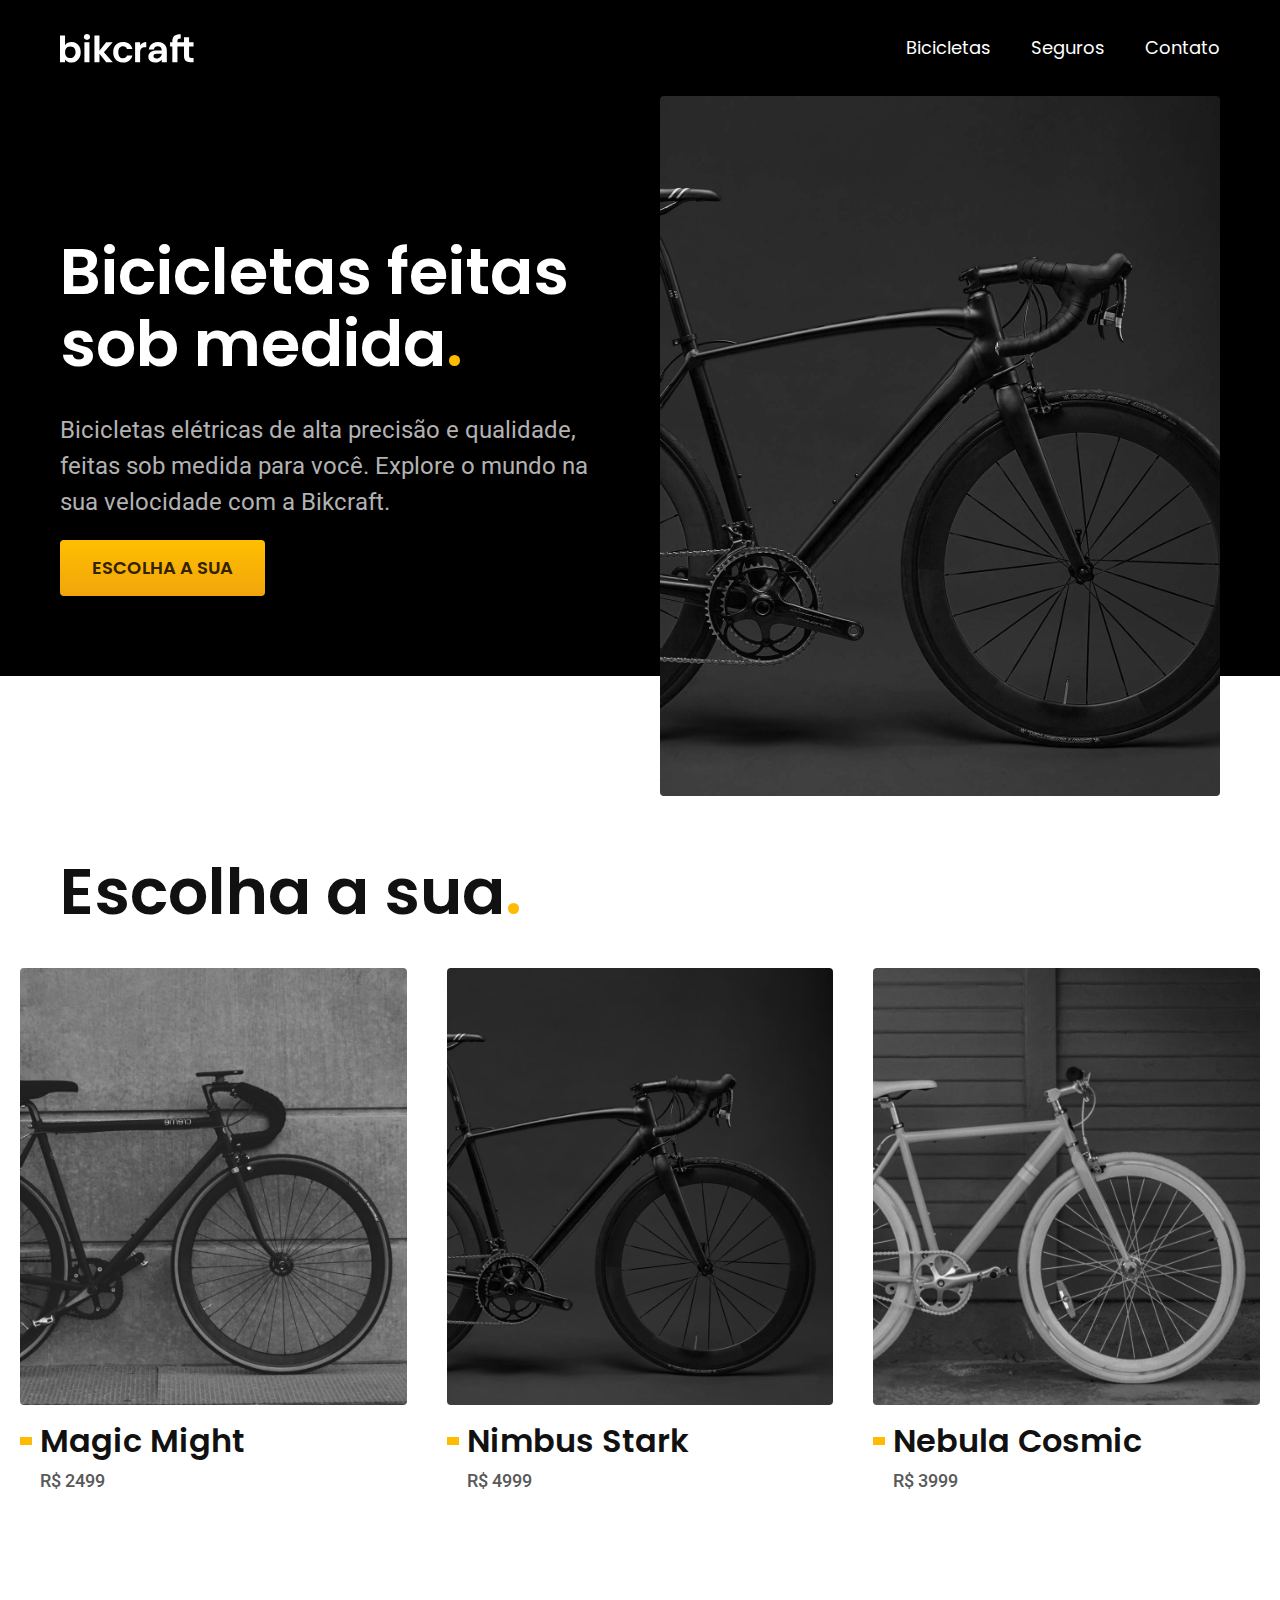
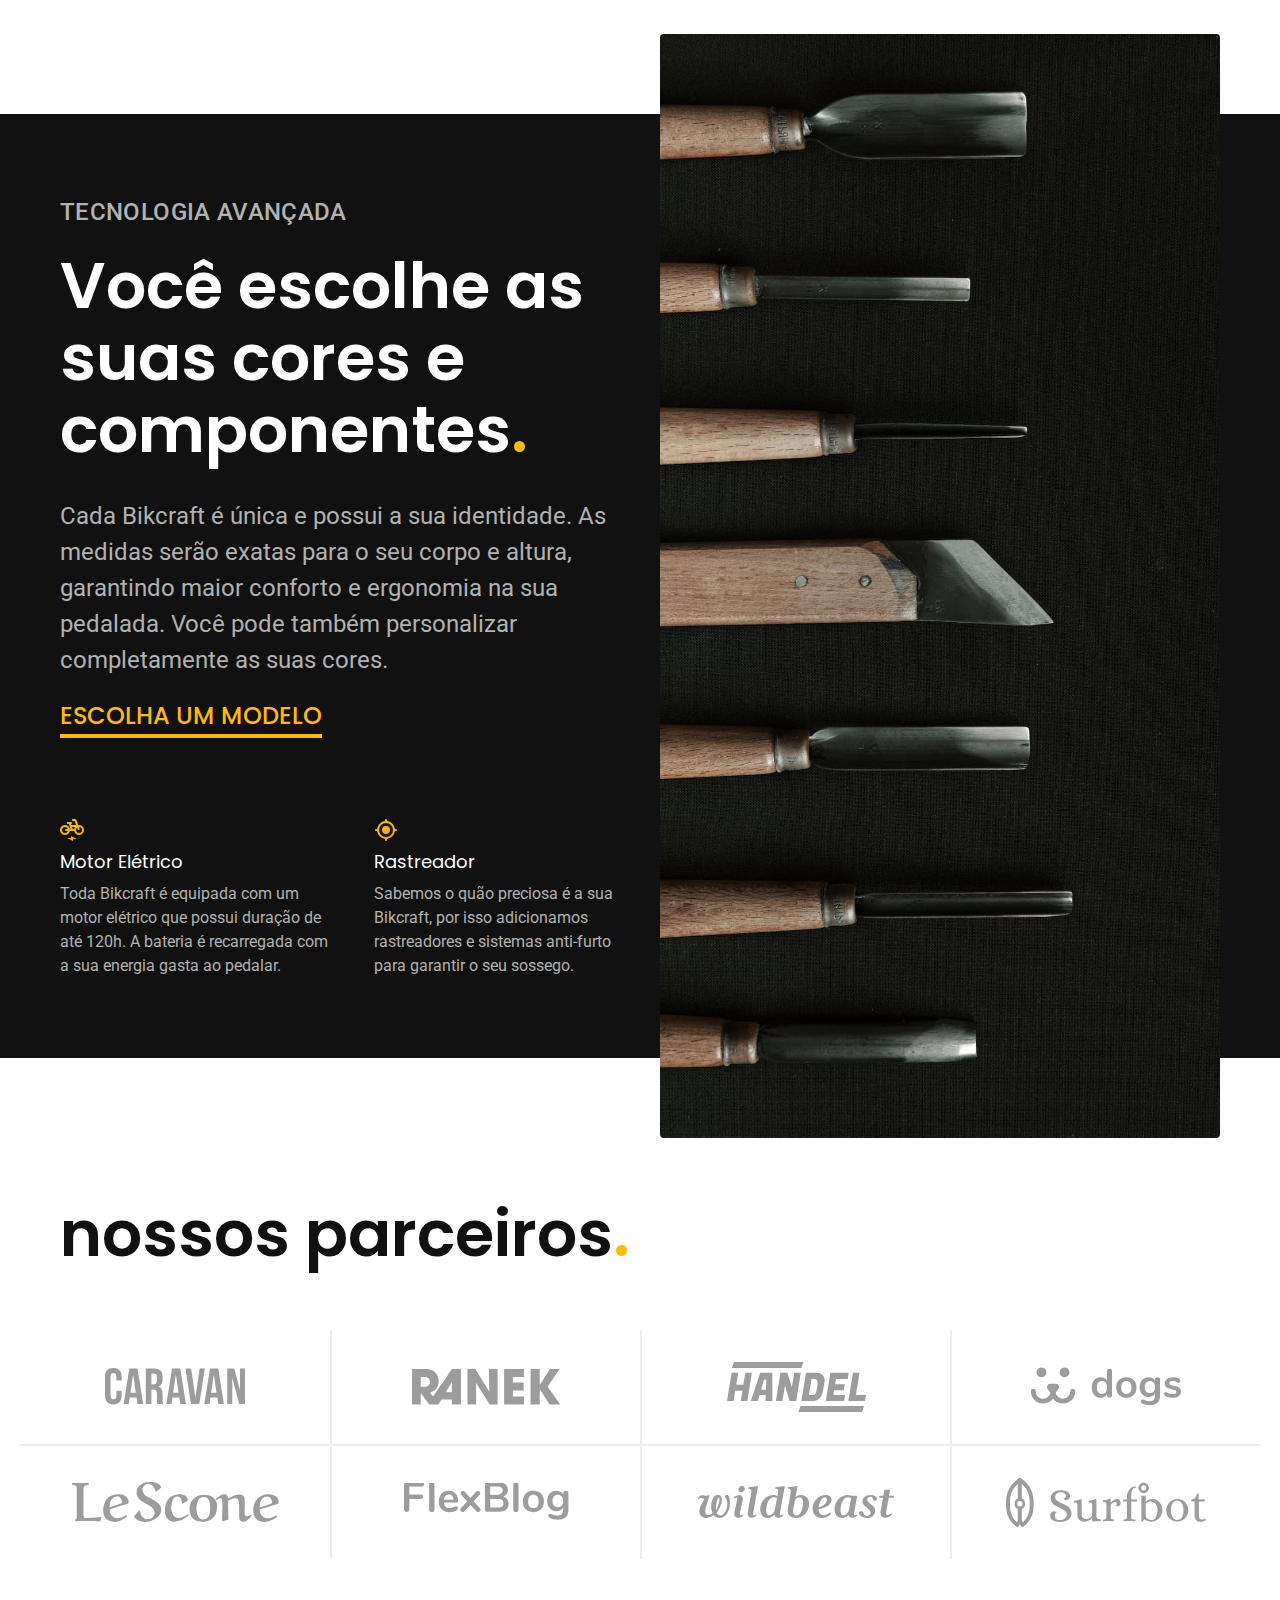
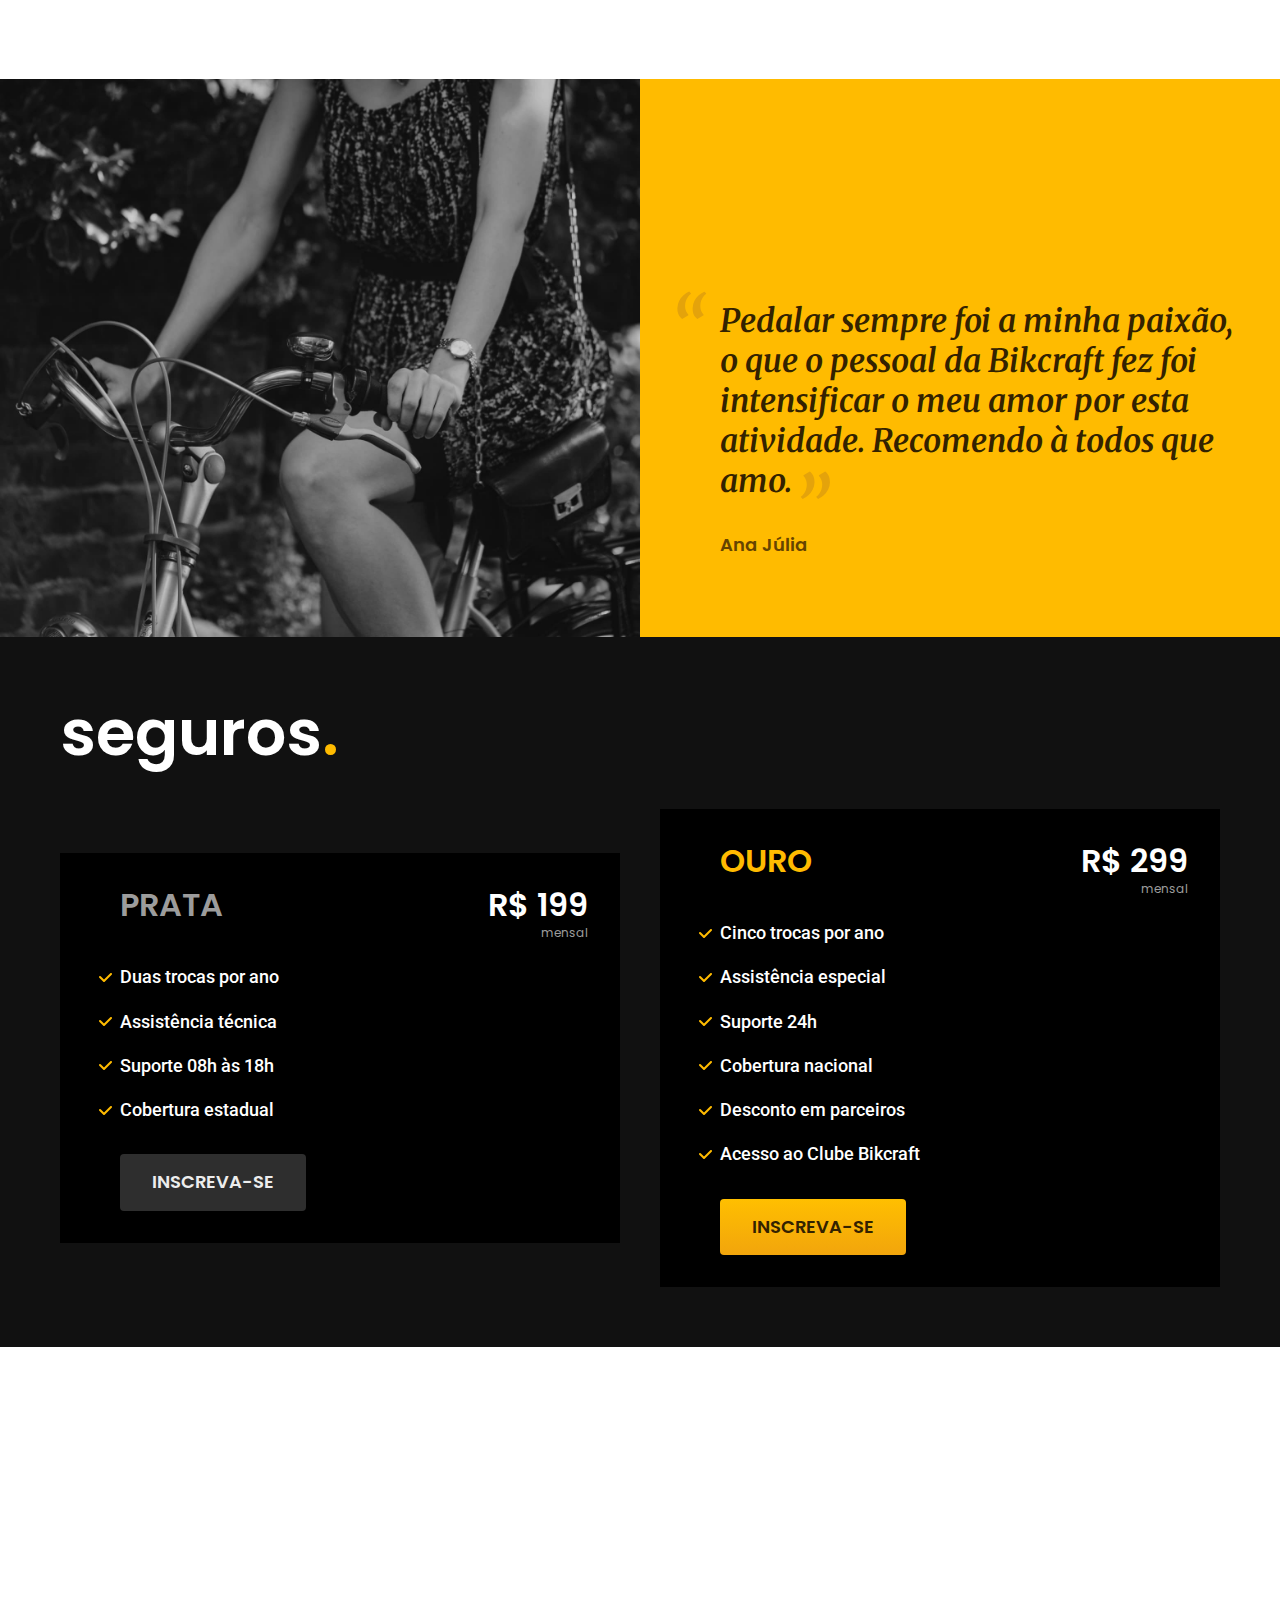
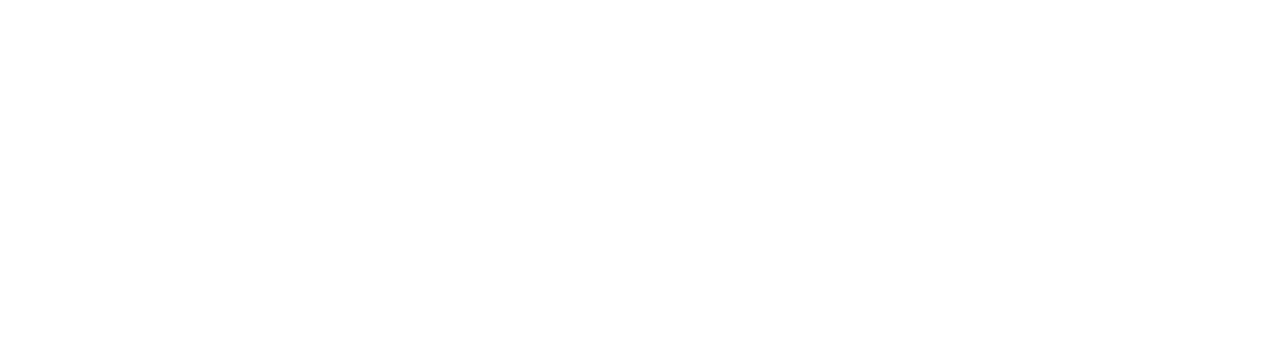
==== index.html @ 25367f45 "criação da parte de seguros da home" ====
<!DOCTYPE html>
<html lang="pt-br">

<head>
  <meta charset="UTF-8">
  <meta name="viewport" content="width=device-width, initial-scale=1.0">
  <link rel="stylesheet" href="./css/style.css">
  <link rel="preconnect" href="https://fonts.googleapis.com">
  <link rel="preconnect" href="https://fonts.gstatic.com" crossorigin>
  <link href="https://fonts.googleapis.com/css2?family=Merriweather:ital,wght@1,900&family=Poppins:wght@400;600&family=Roboto:wght@100..900&display=swap" rel="stylesheet">
  <title>Bikecraft - Bicicletas Elétricas</title>
</head>

<body>
  <header class="header-bg">
    <div class="container header">
      <img src="./img/bikcraft.svg" alt="Bikecraft">
      <nav aria-label="primaria">
        <ul class="header-menu font-1-m cor-0">
          <li><a href="./bicicletas.html">Bicicletas</a></li>
          <li><a href="./seguros.html">Seguros</a></li>
          <li><a href="./contato.html">Contato</a></li>
        </ul>
      </nav>
    </div>
  </header>

  <main class="introducao-bg">
    <div class="container introducao">
      <div class="introducao-conteudo">
        <h1 class="font-1-xxl cor-0">Bicicletas feitas sob medida<span class="cor-p1">.</span></h1>
        <p class="font-2-l cor-5">Bicicletas elétricas de alta precisão e qualidade, feitas sob medida para você. Explore o mundo na sua velocidade com a Bikcraft.</p>
        <a href="./bicicletas.html" class="botao">Escolha a sua</a>
      </div>
      <div>
        <img src="./img/fotos/introducao.jpg" alt="Bicicleta eletrica preta.">
      </div>
    </div>

  </main>
  <article class="bicicletas-lista">
    <h2 class="container font-1-xxl">Escolha a sua<span class="cor-p1">.</span></h2>

    <ul>
      <li>
        <a href="./bicicletas/magic.html">
          <img src="./img/bicicletas/magic-home.jpg" alt="Bicicleta preta">
          <h3 class="font-1-xl">Magic Might</h3>
          <span class="font-2-m cor-8">R$ 2499</span>
        </a>
      </li>
      <li>
        <a href="./bicicletas/nimbus.html">
          <img src="./img/bicicletas/nimbus-home.jpg" alt="Bicicleta preta">
          <h3 class="font-1-xl">Nimbus Stark</h3>
          <span class="font-2-m cor-8">R$ 4999</span>
        </a>
      </li>
      <li>
        <a href="./bicicletas/nebula.html">
          <img src="./img/bicicletas/nebula-home.jpg" alt="Bicicleta preta">
          <h3 class="font-1-xl">Nebula Cosmic</h3>
          <span class="font-2-m cor-8">R$ 3999</span>
        </a>
      </li>
    </ul>
  </article>
  <article class="tecnologia-bg">
    <div class="tecnologia container">
      <div class="tecnologia-conteudo">
        <span class="font-2-l-b cor-5">Tecnologia Avançada</span>
        <h2 class="font-1-xxl cor-0">Você escolhe as suas cores e componentes<span class="cor-p1">.</span></h2>
        <p class="font-2-l cor-5">Cada Bikcraft é única e possui a sua identidade. As medidas serão exatas para o seu corpo e altura, garantindo maior conforto e ergonomia na sua pedalada. Você pode também personalizar completamente as suas cores.</p>
        <a class="link" href="./bicicletas.html">Escolha um modelo</a>
        <div class="tecnologia-vantagens">
          <div>
            <img src="./img/icones/eletrica.svg" alt="">
            <h3 class="font-1-m cor-0">Motor Elétrico</h3>
            <p class="font-2-s cor-5">Toda Bikcraft é equipada com um motor elétrico que possui duração de até 120h. A bateria é recarregada com a sua energia gasta ao pedalar.</p>
          </div>
          <div>
            <img src="./img/icones/rastreador.svg" alt="">
            <h3 class="font-1-m cor-0">Rastreador</h3>
            <p class="font-2-s cor-5">Sabemos o quão preciosa é a sua Bikcraft, por isso adicionamos rastreadores e sistemas anti-furto para garantir o seu sossego.</p>
          </div>
        </div>
      </div>
      <div class="tecnologia-imagem">
        <img src="./img/fotos/tecnologia.jpg" alt="">
      </div>
    </div>
  </article>

  <section class="parceiros" aria-label="Nossos parceiros">
    <h2 class=" container font-1-xxl">nossos parceiros<span class="cor-p1">.</span></h2>

    <ul>
      <li><img src="./img/parceiros/caravan.svg" alt="caravan"></li>
      <li><img src="./img/parceiros/ranek.svg" alt="ranek"></li>
      <li><img src="./img/parceiros/handel.svg" alt="handel"></li>
      <li><img src="./img/parceiros/dogs.svg" alt="dogs"></li>
      <li><img src="./img/parceiros/lescone.svg" alt="lescone"></li>
      <li><img src="./img/parceiros/flexblog.svg" alt="flexblog"></li>
      <li><img src="./img/parceiros/wildbeast.svg" alt="wildbeast"></li>
      <li><img src="./img/parceiros/surfbot.svg" alt="surfbot"></li>
    </ul>
  </section>

  <section class="depoimento" aria-label="Depoimento">
    <div>
      <img src="./img/fotos/depoimento.jpg" alt="Pessoa pedalando uma bicicletas Bikecraft">
    </div>
    <div class="depoimento-conteudo">
      <blockquote class="font-1-xl cor-p5">
        <p>Pedalar sempre foi a minha paixão, o que o pessoal da Bikcraft fez foi intensificar o meu amor por esta atividade. Recomendo à todos que amo.</p>
      </blockquote>
      <span class="font-1-m-b cor-p4">Ana Júlia</span>
    </div>
  </section>

  <article class="seguros-bg">
    <div class="seguros container">
      <h2 class="font-1-xxl cor-0">seguros<span class="cor-p1">.</span></h2>
      <div class="seguros-item">
        <h3 class="font-1-xl cor-6">PRATA</h3>
        <span class="font-1-xl cor-0">R$ 199 <span class="font-1-xs cor-6">mensal</span></span>
        <ul class="font-2-m cor-0">
          <li>Duas trocas por ano</li>
          <li>Assistência técnica</li>
          <li>Suporte 08h às 18h</li>
          <li>Cobertura estadual</li>
        </ul>
        <a class="botao secundario" href="./orcamento.html">Inscreva-se</a>
      </div>
      <div class="seguros-item">
        <h3 class="font-1-xl cor-p1">OURO</h3>
        <span class="font-1-xl cor-0">R$ 299 <span class="font-1-xs cor-6">mensal</span></span>
        <ul class="font-2-m cor-0">
          <li>Cinco trocas por ano</li>
          <li>Assistência especial</li>
          <li>Suporte 24h</li>
          <li>Cobertura nacional</li>
          <li>Desconto em parceiros</li>
          <li>Acesso ao Clube Bikcraft</li>
        </ul>
        <a class="botao" href="./orcamento.html">Inscreva-se</a>
      </div>
    </div>
  </article>
</body>

</html>
---- css/style.css ----
@import "./global/global.css";
@import "./utilidades/tipografia.css";
@import "./utilidades/cores.css";

@import "./global/header.css";

/* Utilidades */
@import "./utilidades/componentes.css";

/* Home */
@import "./home/introducao.css";
@import "./home/tecnologia.css";
@import "./home/parceiros.css";
@import "./home/depoimento.css";

/* Bicicletas */
@import "./bicicletas/bicicletas-lista.css";

/* Seguros */
@import "./seguros/seguros.css";
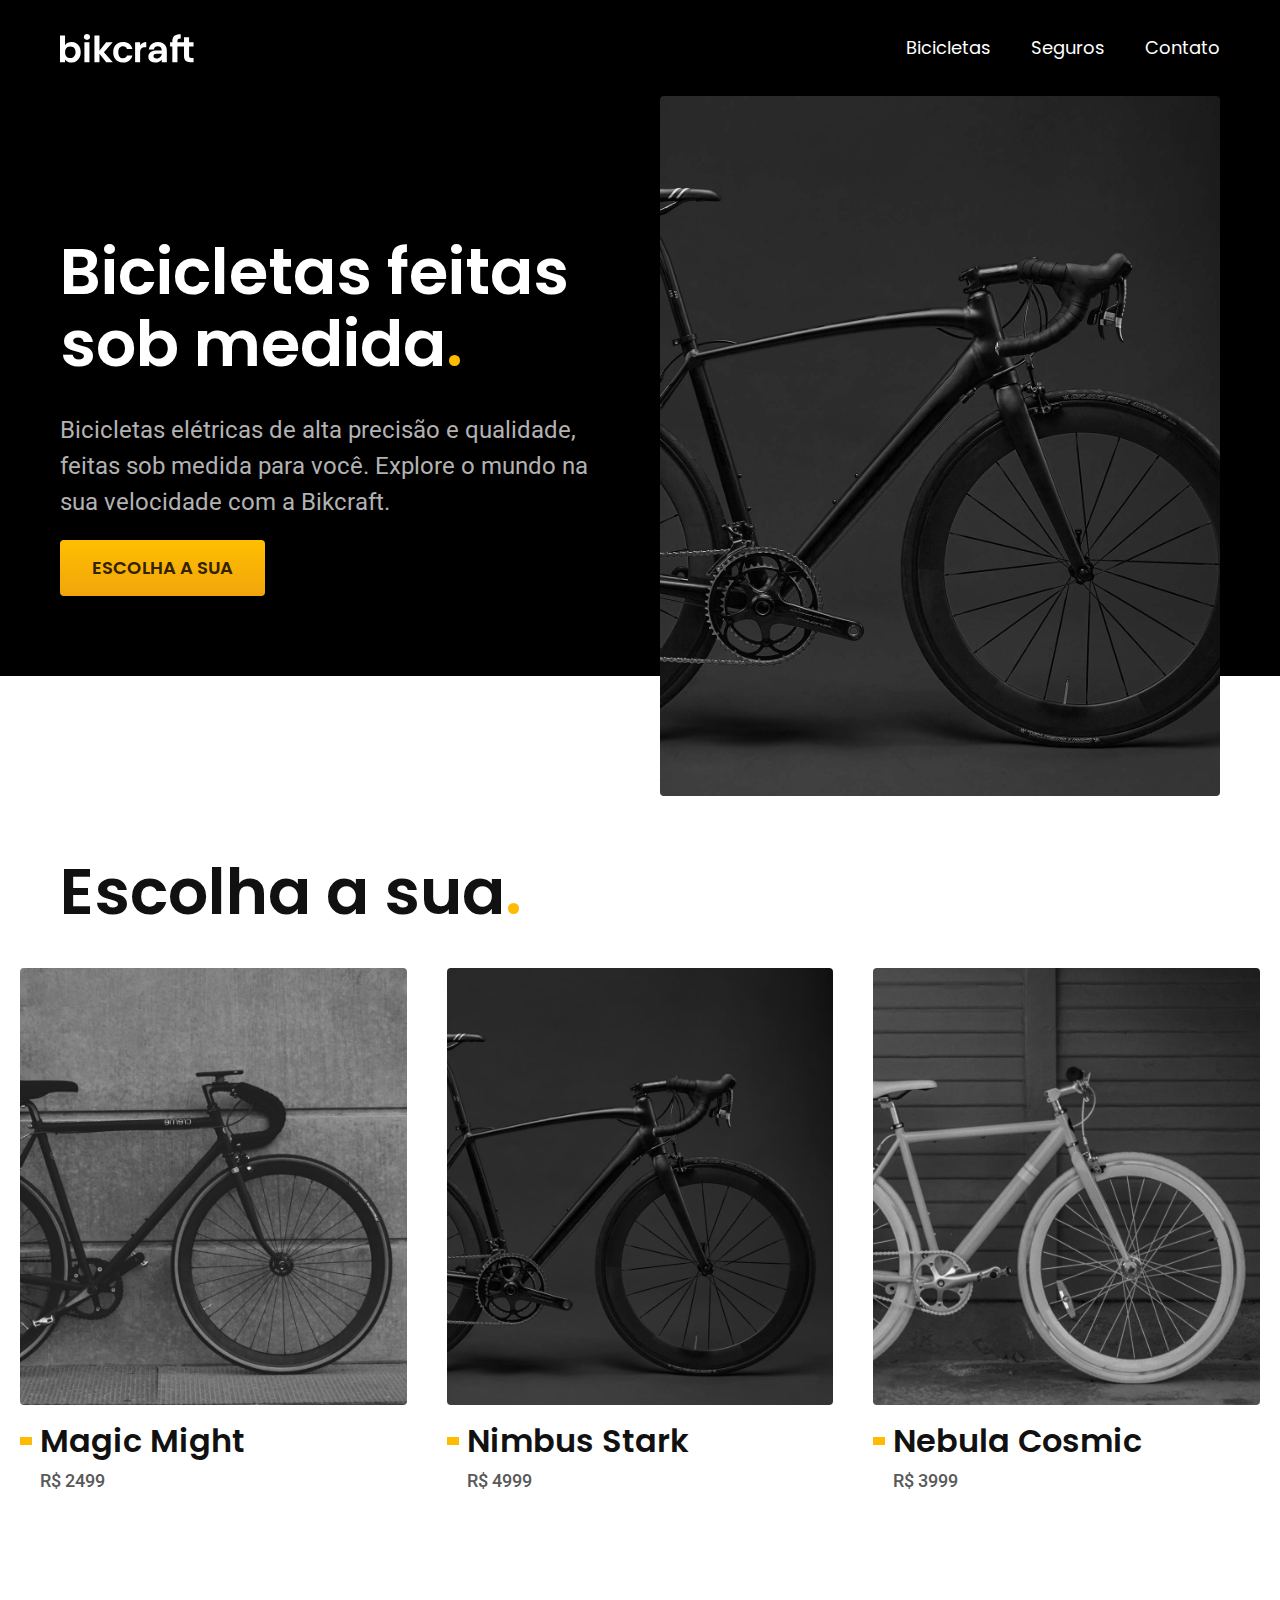
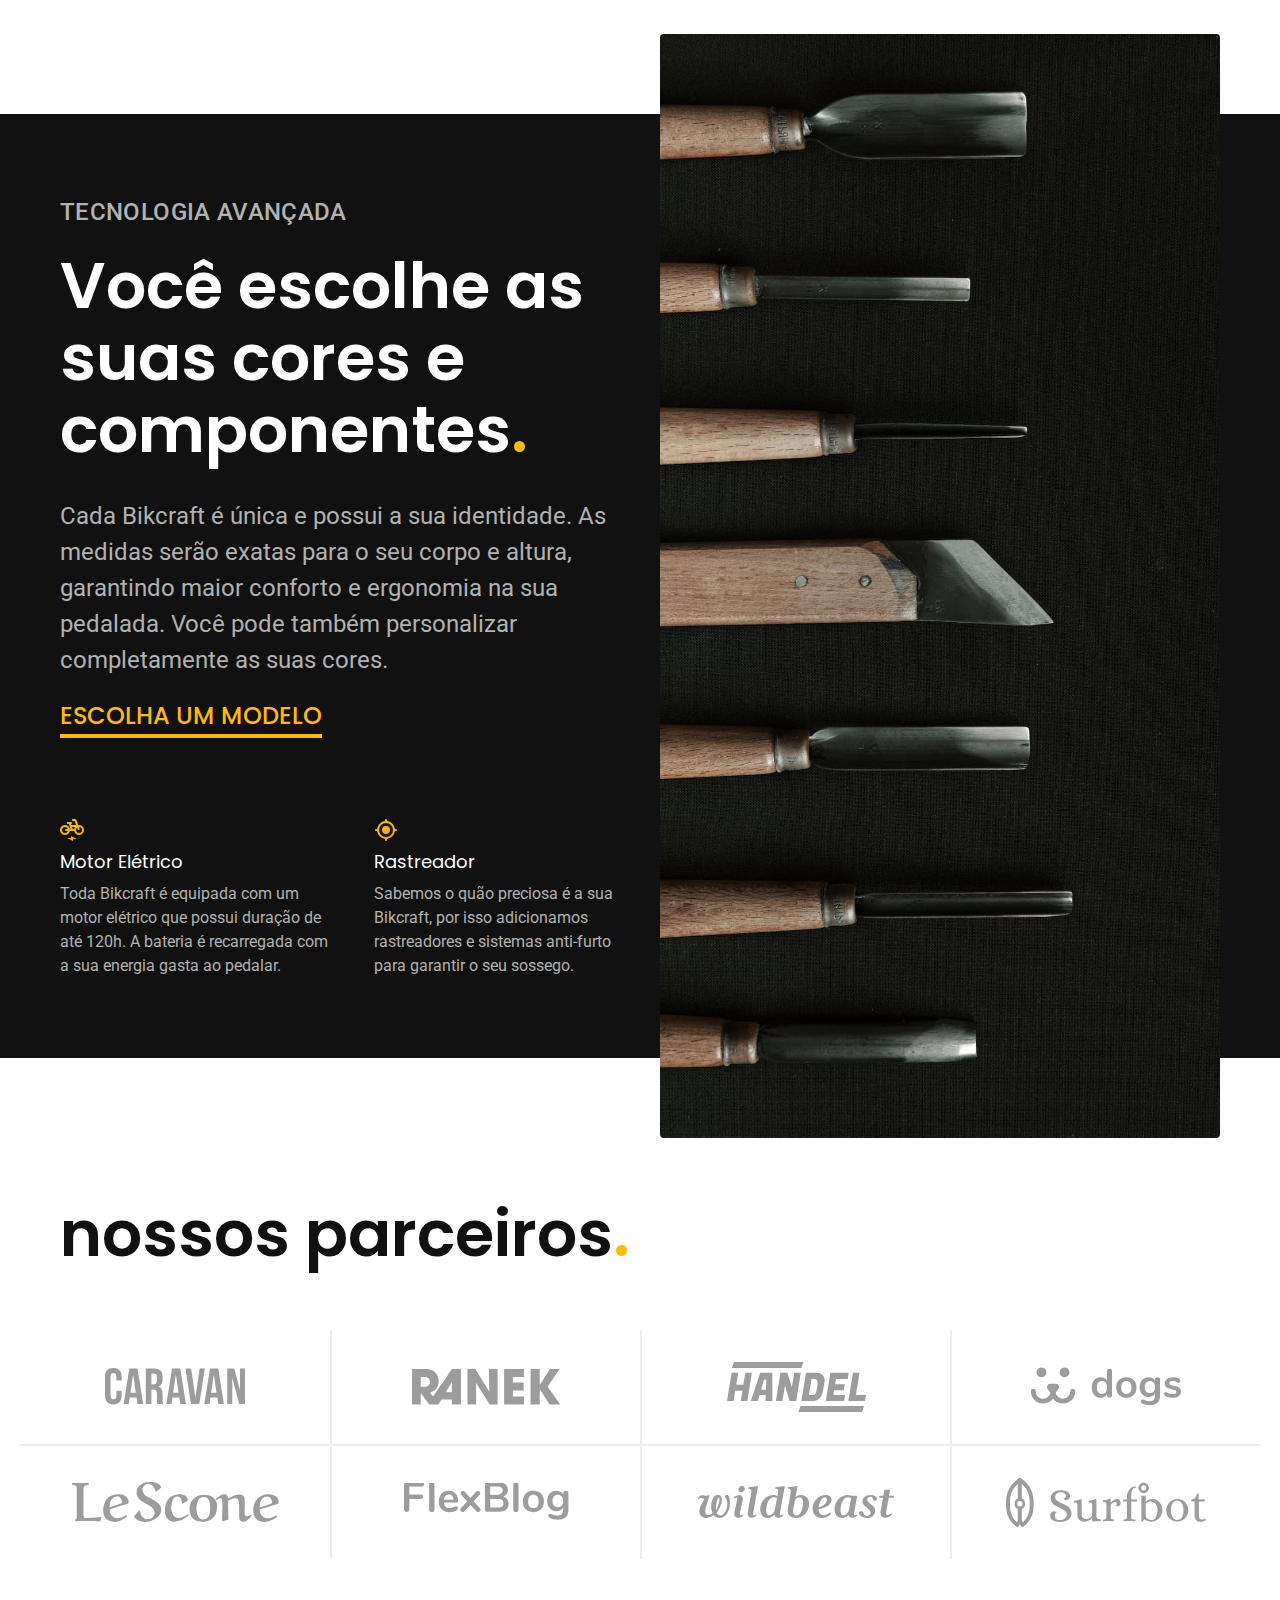
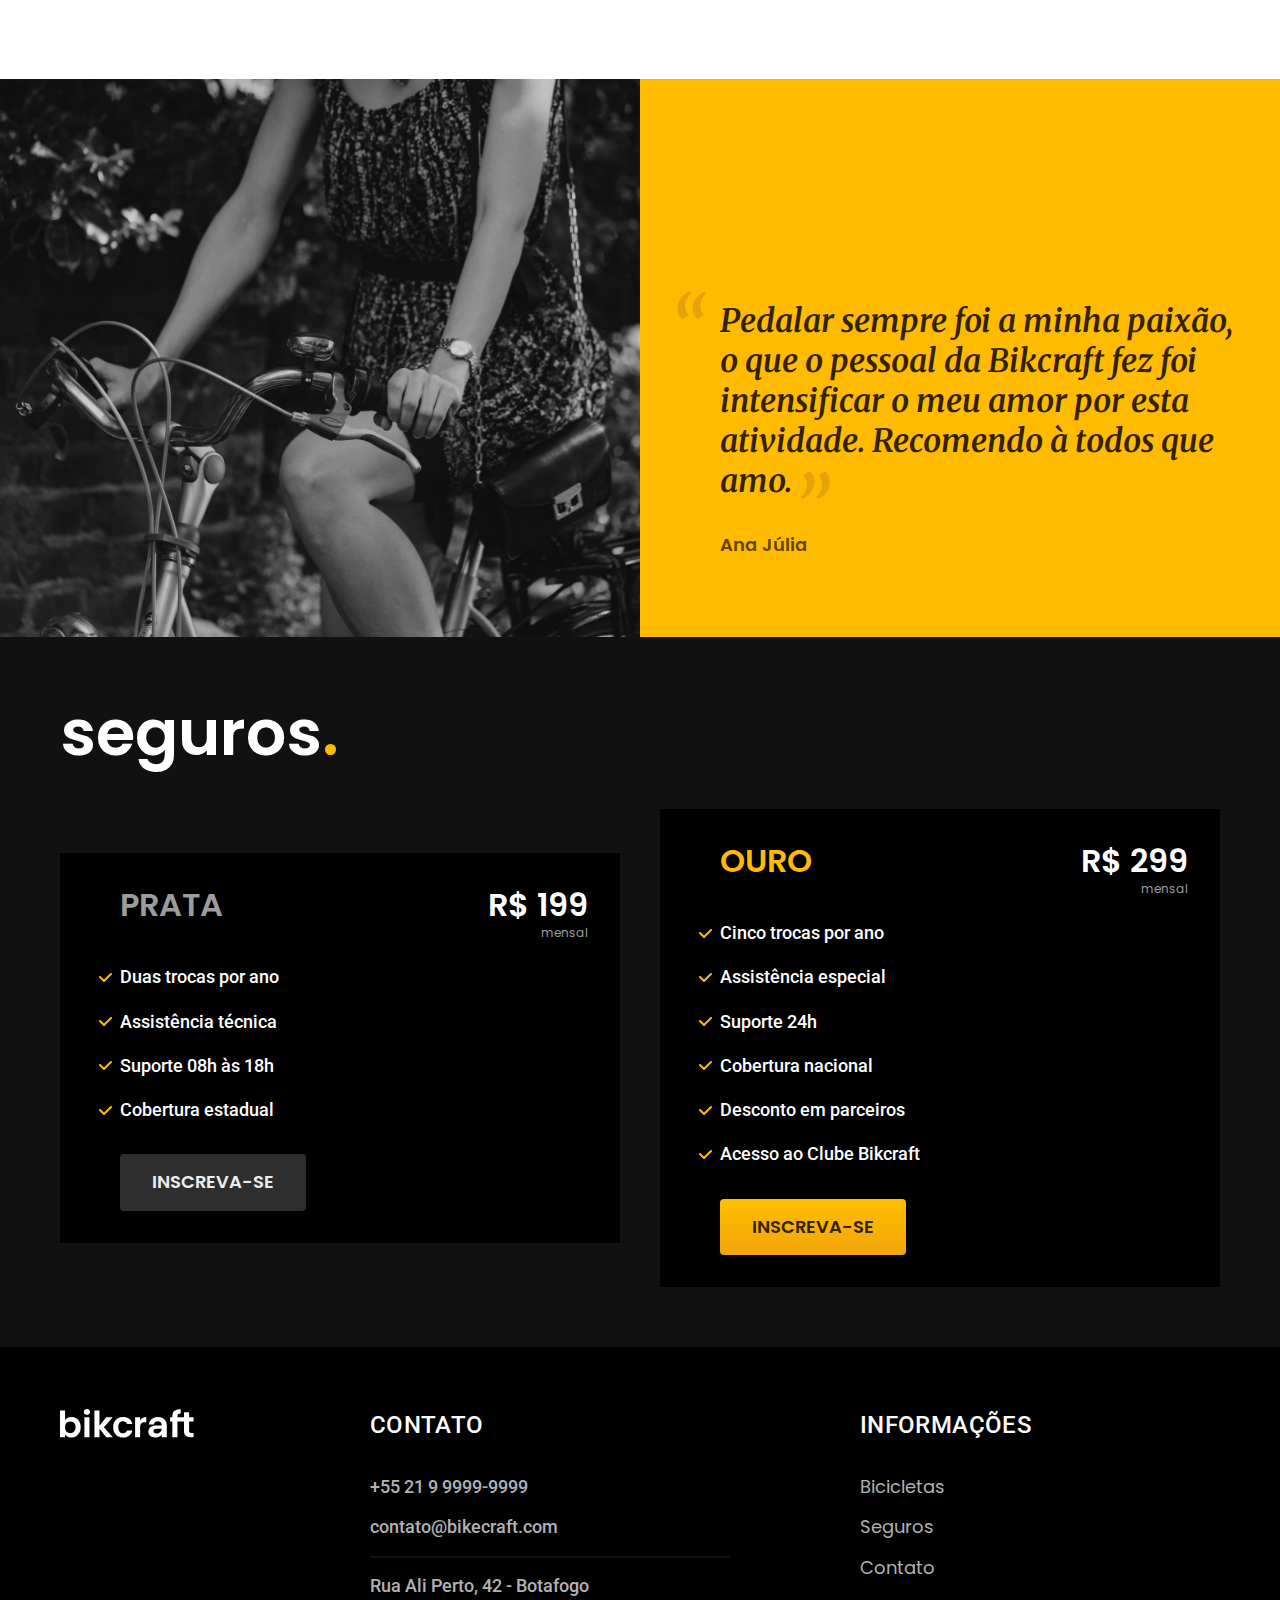
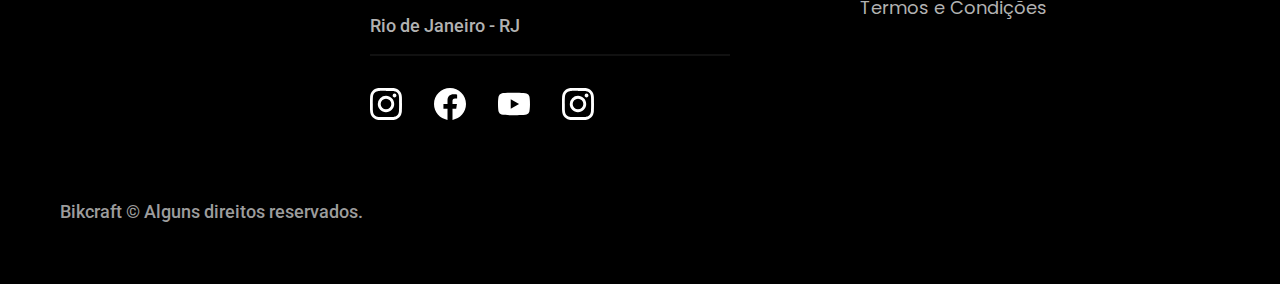
==== commit 5f50ee42: "criação do footer" ====
--- a/index.html
+++ b/index.html
@@ -147,6 +147,47 @@
       </div>
     </div>
   </article>
+
+  <footer class="footer-bg">
+    <div class="footer container">
+      <img src="./img/bikcraft.svg" alt="Bikecraft">
+      <div class="footer-contato">
+        <h3 class="font-2-l-b cor-0">Contato</h3>
+        <ul class="font-2-m cor-5">
+          <li><a href="tel:+5521999999999">+55 21 9 9999-9999</a></li>
+          <li><a href="mailto:contato@bikecraft.com">contato@bikecraft.com</a></li>
+          <li>Rua Ali Perto, 42 - Botafogo</li>
+          <li>Rio de Janeiro - RJ</li>
+        </ul>
+        <div class="footer-redes">
+          <a href="./">
+            <img src="./img/redes/instagram.svg" alt="Instagram">
+          </a>
+          <a href="./">
+            <img src="./img/redes/facebook.svg" alt="Facebook">
+          </a>
+          <a href="./">
+            <img src="./img/redes/youtube.svg" alt="YouTube">
+          </a>
+          <a href="./">
+            <img src="./img/redes/instagram.svg" alt="">
+          </a>
+        </div>
+      </div>
+      <div class="footer-informacoes">
+        <h3 class="font-2-l-b cor-0">Informações</h3>
+        <nav>
+          <ul class="font-1-m cor-5">
+            <li><a href="./bicicletas.html">Bicicletas</a></li>
+            <li><a href="./seguros.html">Seguros</a></li>
+            <li><a href="./contato.html">Contato</a></li>
+            <li><a href="./termos.html">Termos e Condições</a></li>
+          </ul>
+        </nav>
+      </div>
+      <p class="footer-copy font-2-m cor-6">Bikcraft © Alguns direitos reservados.</p>
+    </div>
+  </footer>
 </body>
 
 </html>--- a/css/style.css
+++ b/css/style.css
@@ -3,6 +3,7 @@
 @import "./utilidades/cores.css";
 
 @import "./global/header.css";
+@import "./global/footer.css";
 
 /* Utilidades */
 @import "./utilidades/componentes.css";
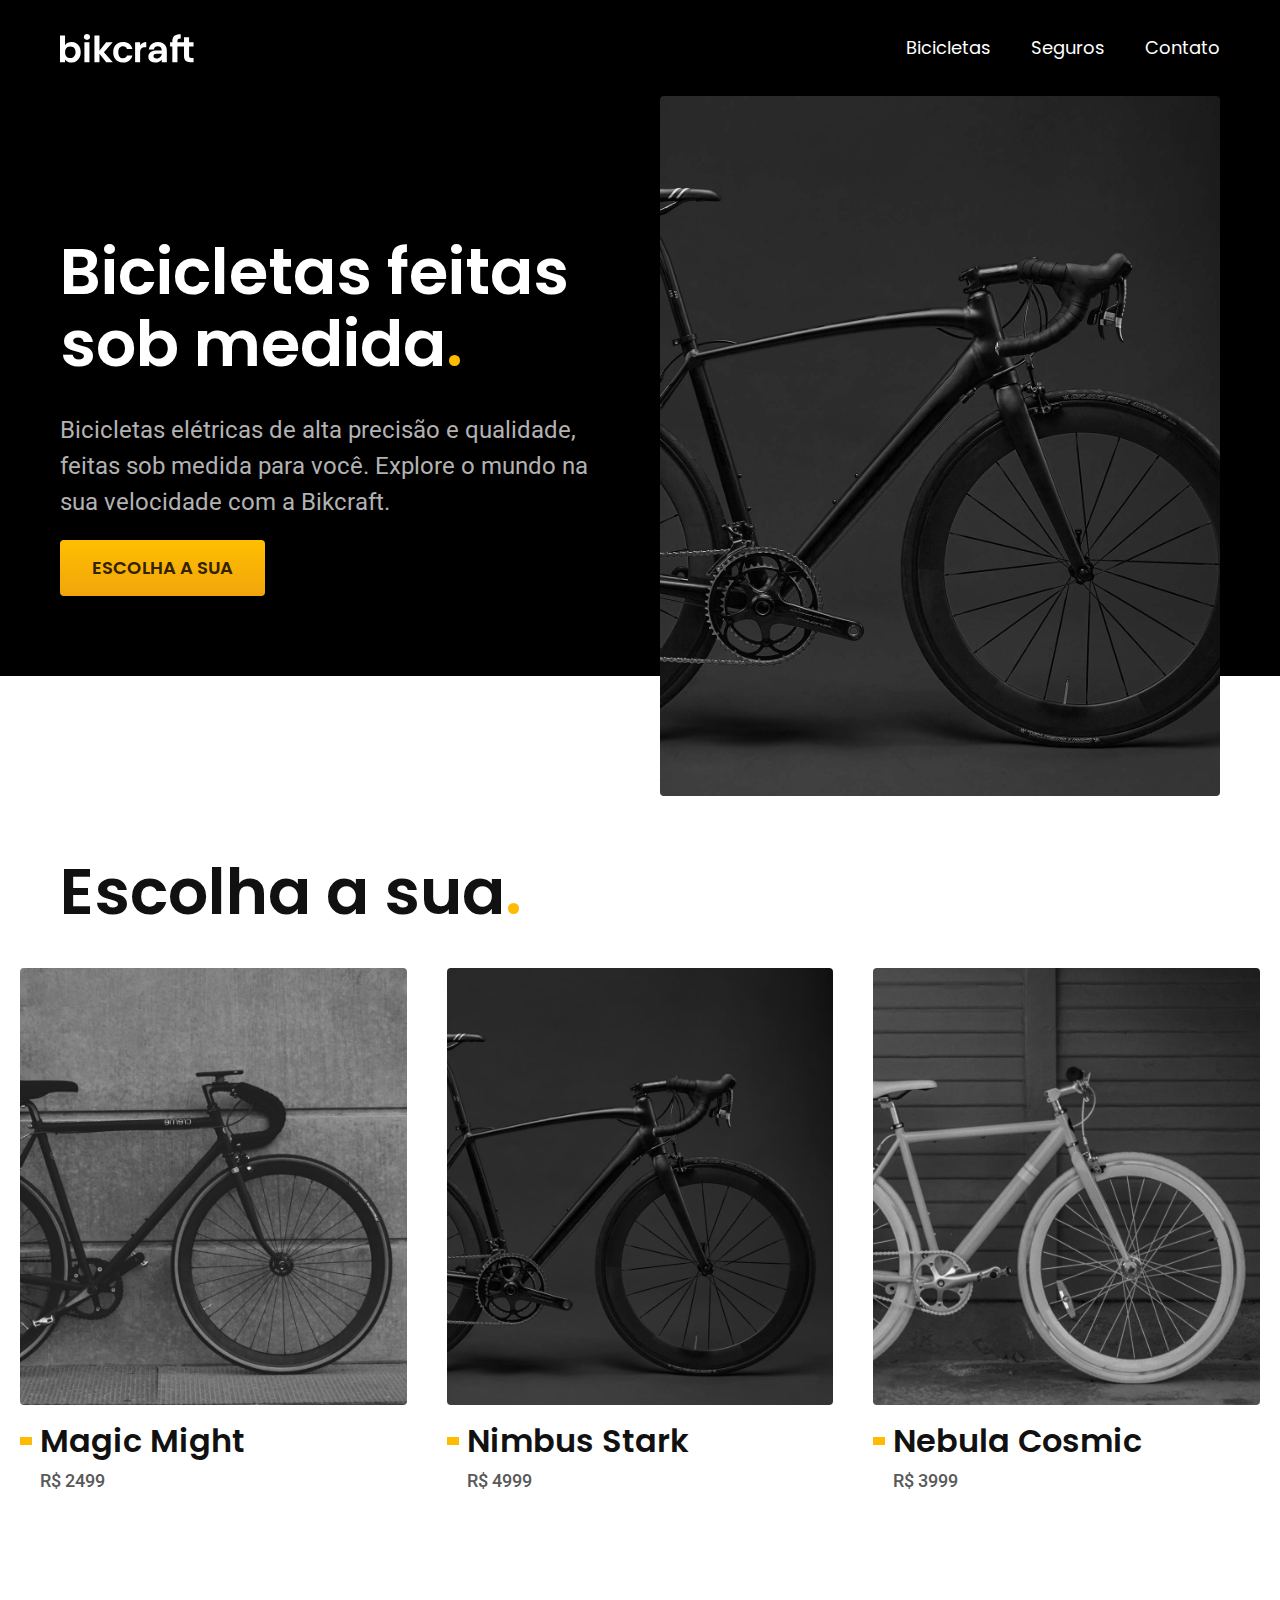
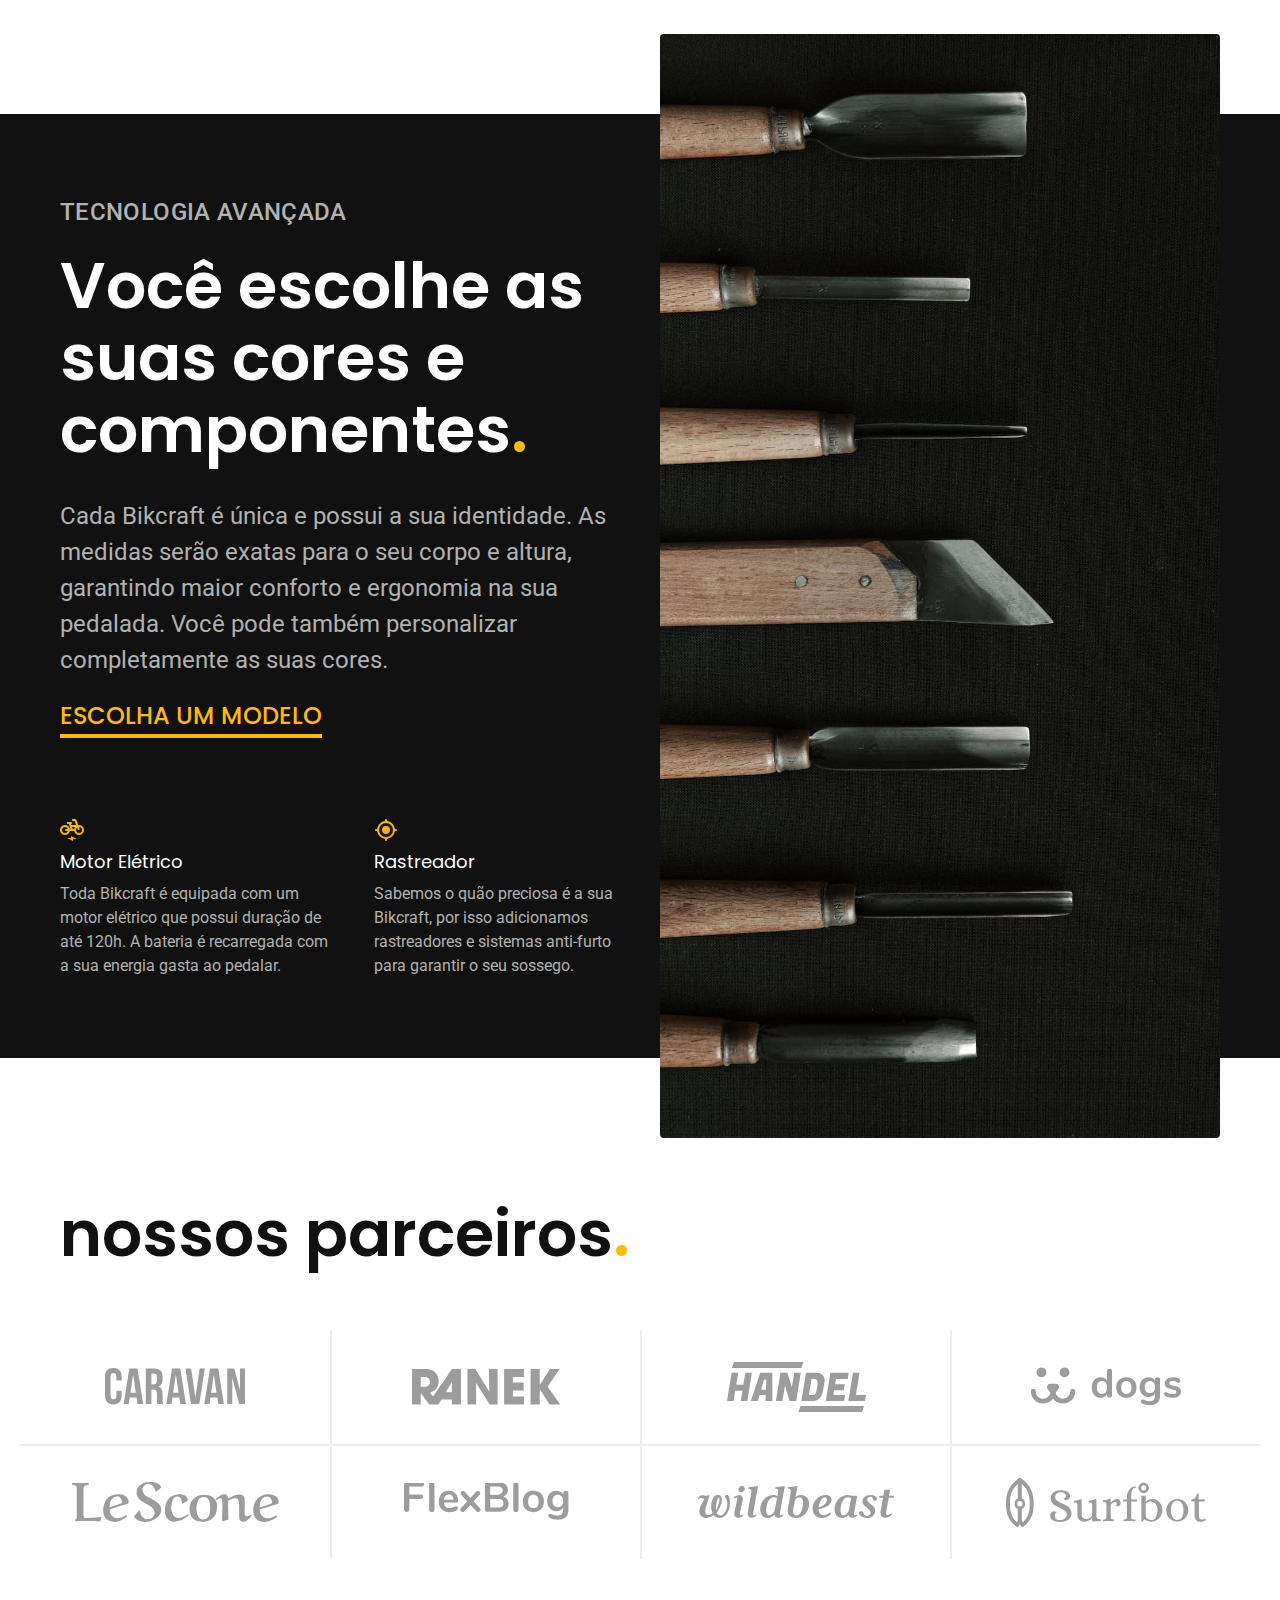
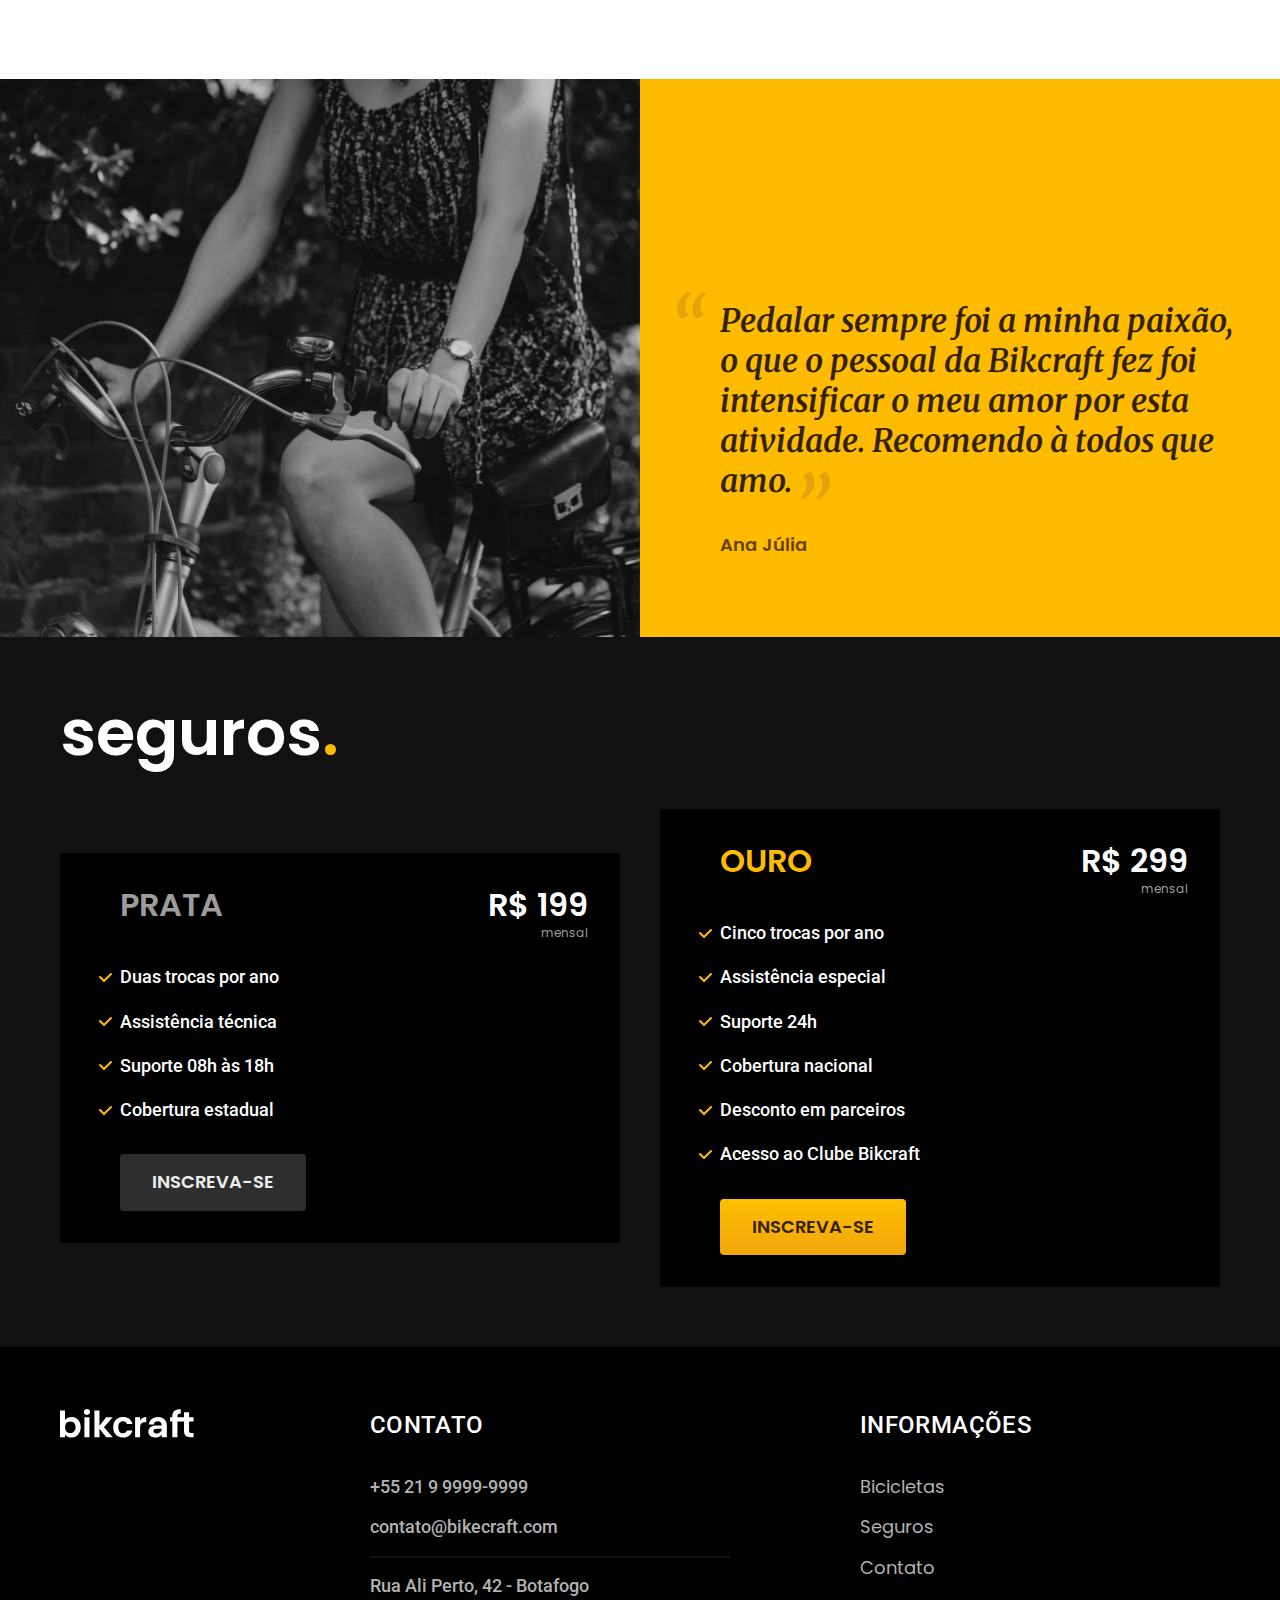
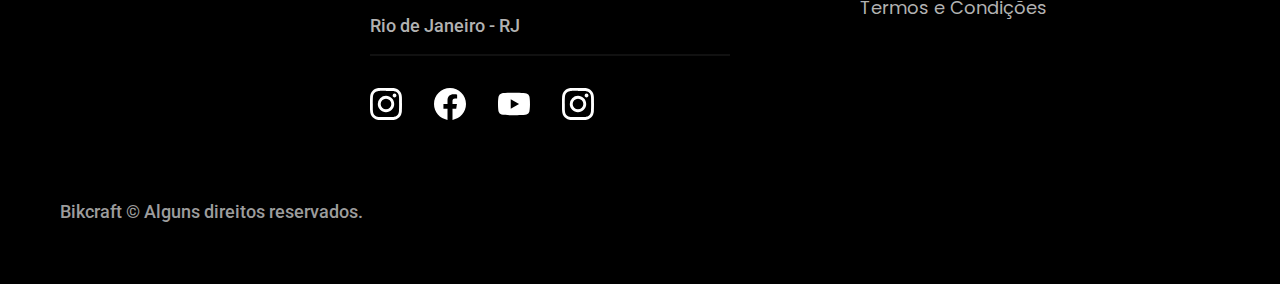
==== commit a1aa765d: "criação das paginas das bicicletas (produtos)" ====
--- a/index.html
+++ b/index.html
@@ -9,12 +9,13 @@
   <link rel="preconnect" href="https://fonts.gstatic.com" crossorigin>
   <link href="https://fonts.googleapis.com/css2?family=Merriweather:ital,wght@1,900&family=Poppins:wght@400;600&family=Roboto:wght@100..900&display=swap" rel="stylesheet">
   <title>Bikecraft - Bicicletas Elétricas</title>
+  <meta name="desciption" content="Bicicletas elétricas de alta precisão e qualidade, feitas sob medidas para o cliente. Explore o mundo na sua velocidade com a Bikecraft">
 </head>
 
 <body>
   <header class="header-bg">
     <div class="container header">
-      <img src="./img/bikcraft.svg" alt="Bikecraft">
+      <a href="./index.html"><img src="./img/bikcraft.svg" alt="Bikecraft"></a>
       <nav aria-label="primaria">
         <ul class="header-menu font-1-m cor-0">
           <li><a href="./bicicletas.html">Bicicletas</a></li>
--- a/css/style.css
+++ b/css/style.css
@@ -16,6 +16,16 @@
 
 /* Bicicletas */
 @import "./bicicletas/bicicletas-lista.css";
+@import "./bicicletas/bicicletas.css";
+
+/* Bicicleta */
+@import "./bicicleta/bicicleta.css";
+@import "./bicicleta/seguro.css";
 
 /* Seguros */
 @import "./seguros/seguros.css";
+@import "./seguros/vantagens.css";
+@import "./seguros/perguntas.css";
+
+/* Termos */
+@import "./termos/termos.css";
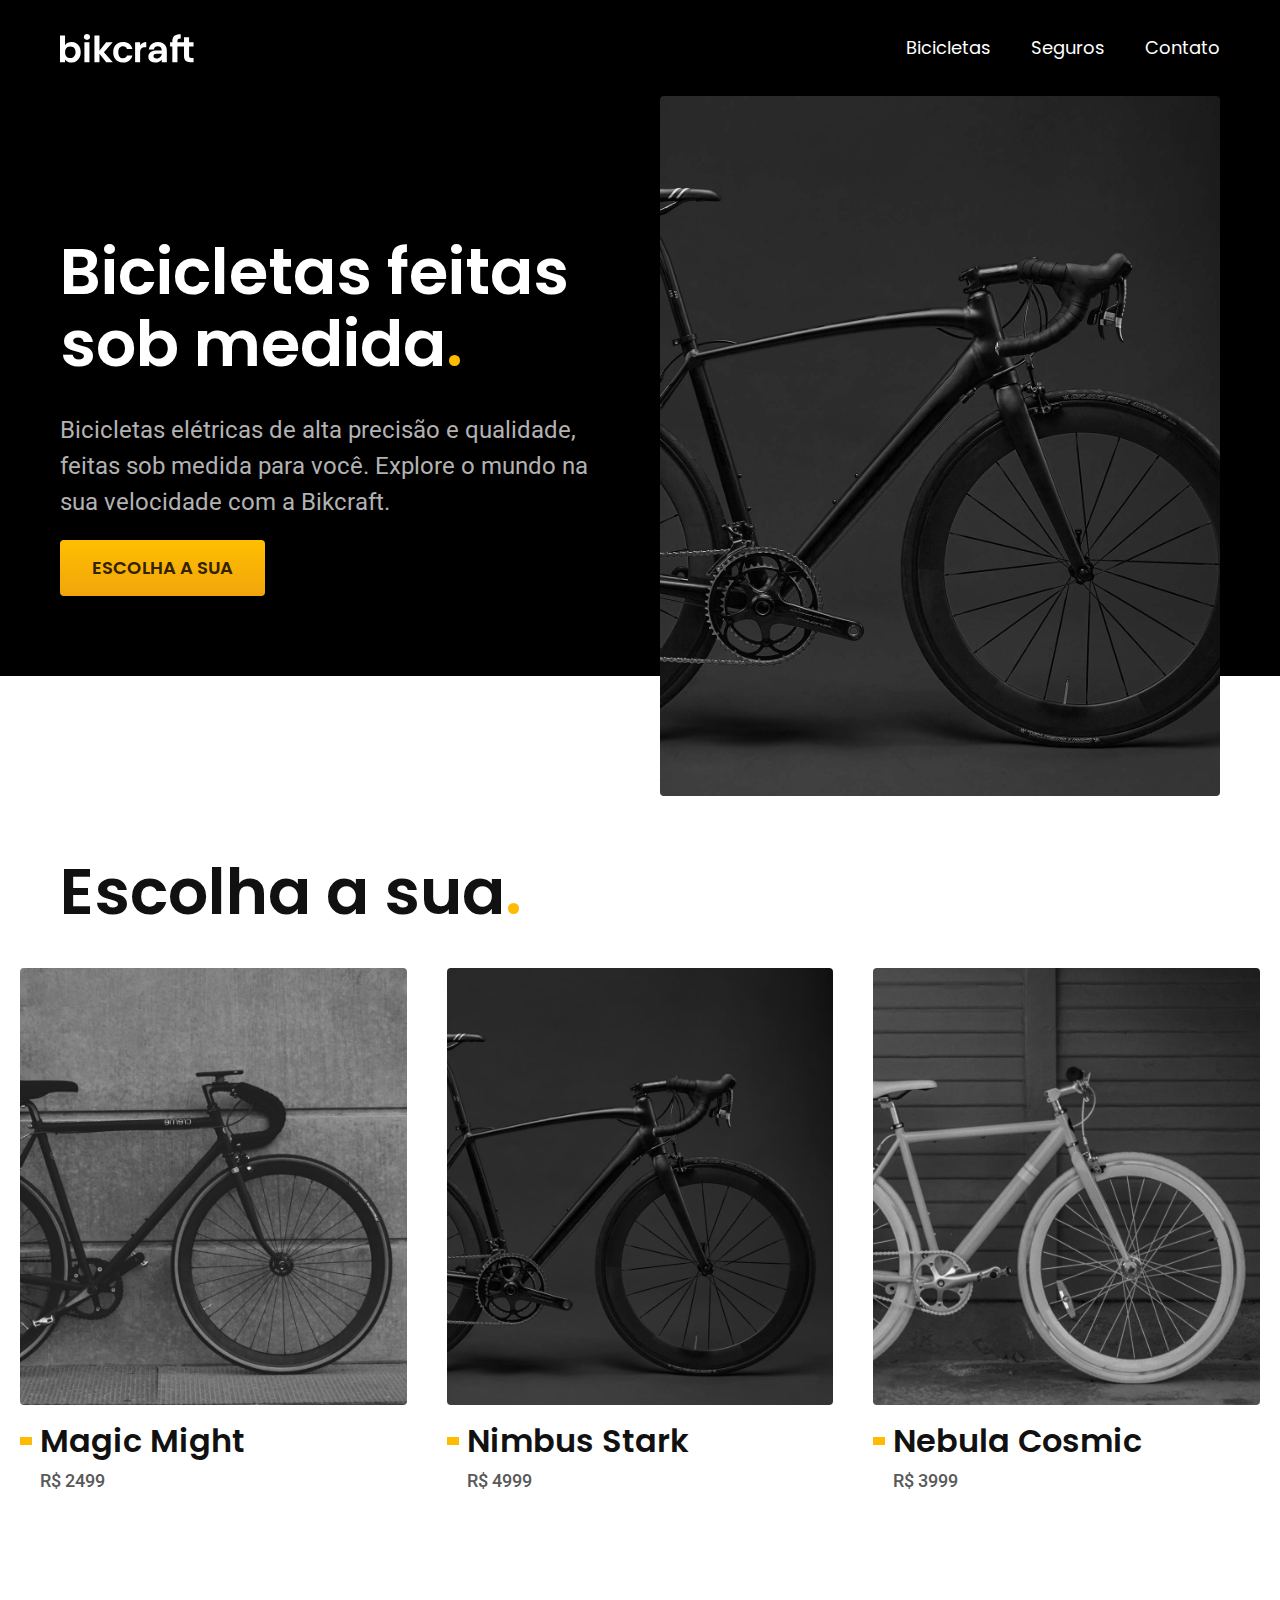
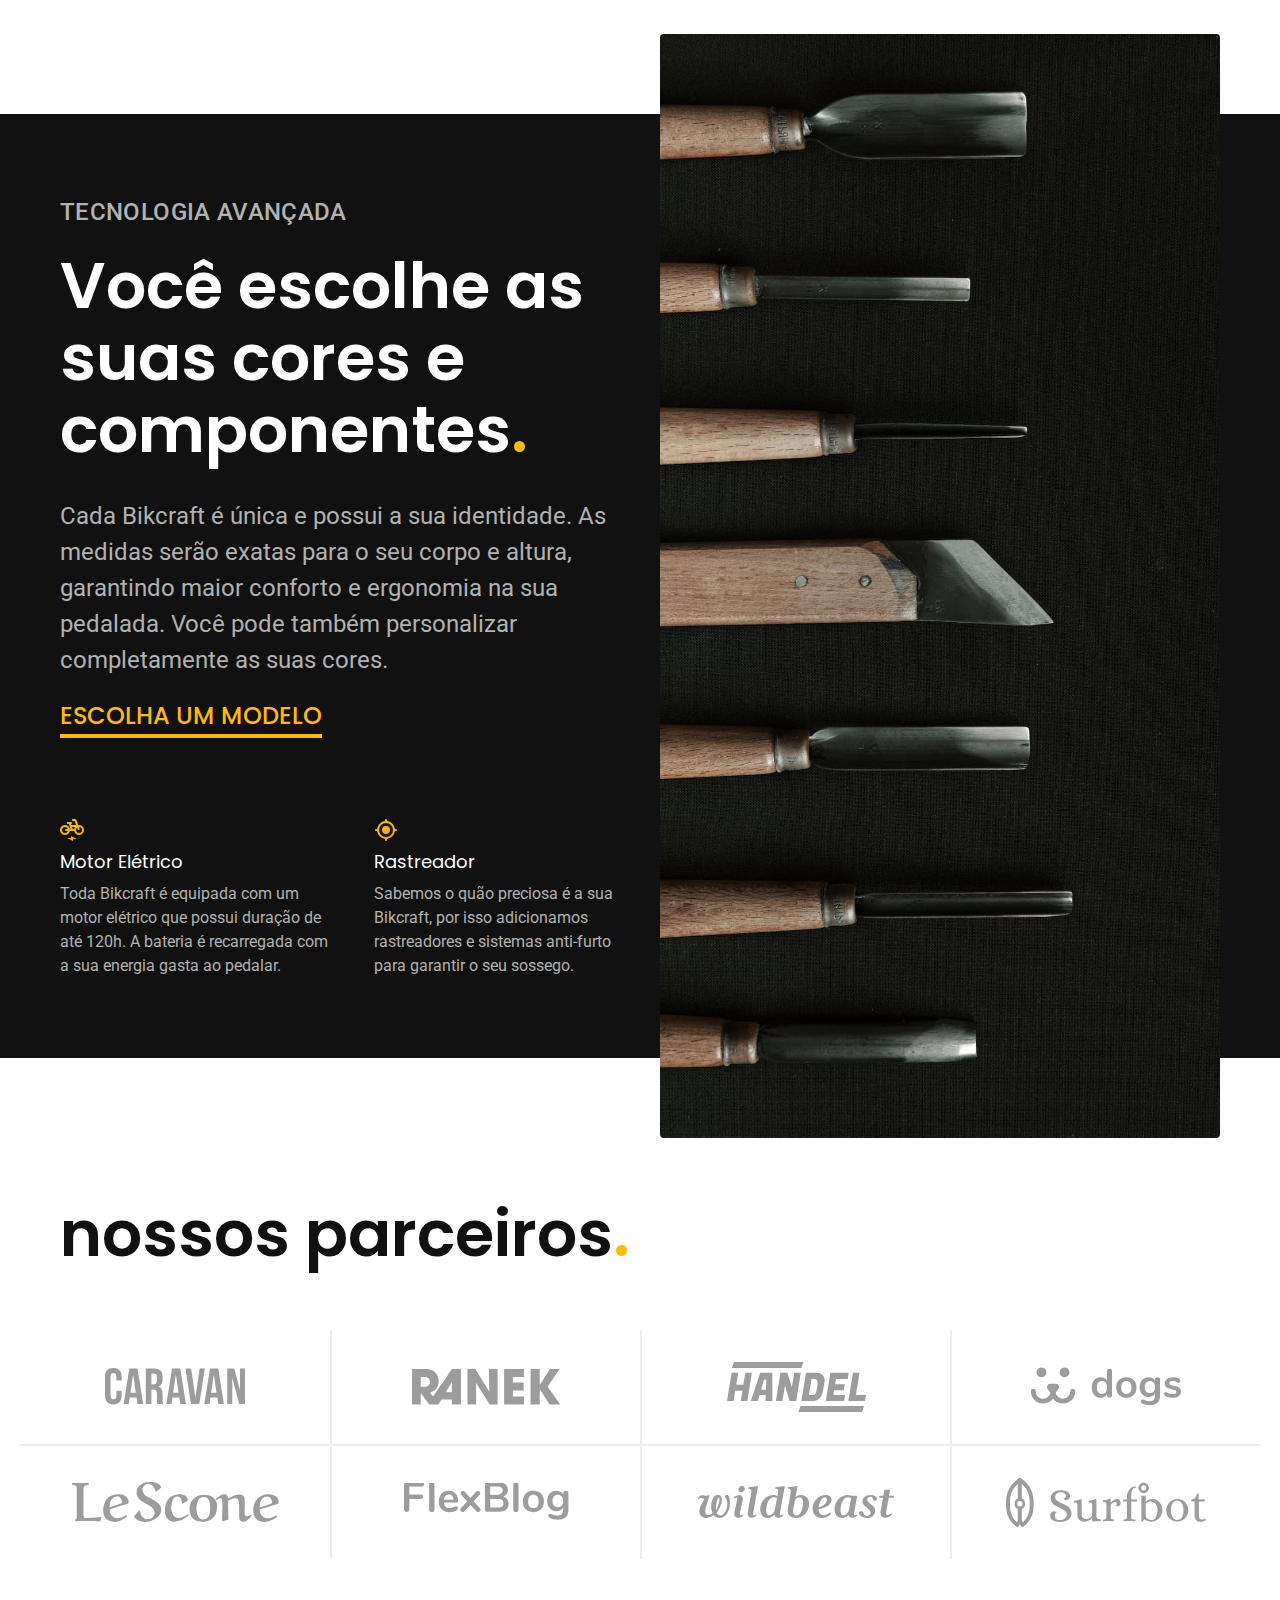
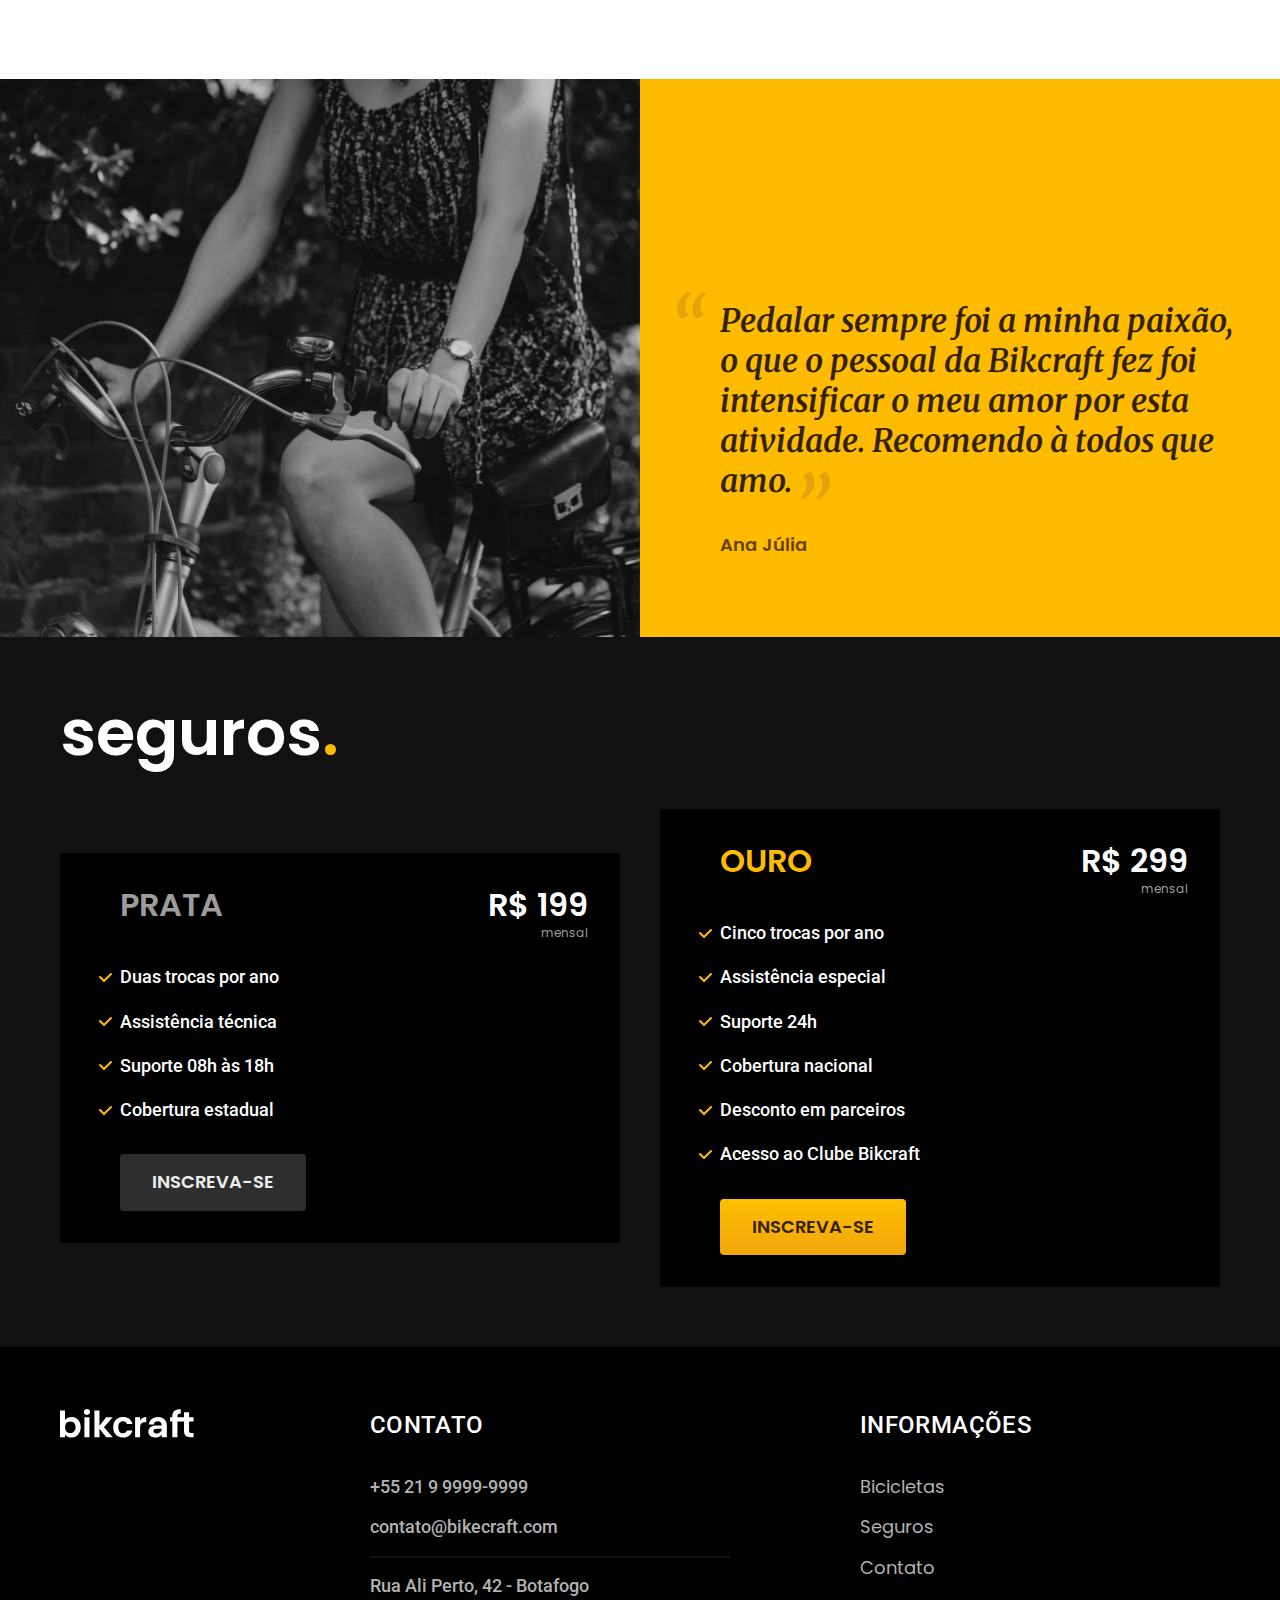
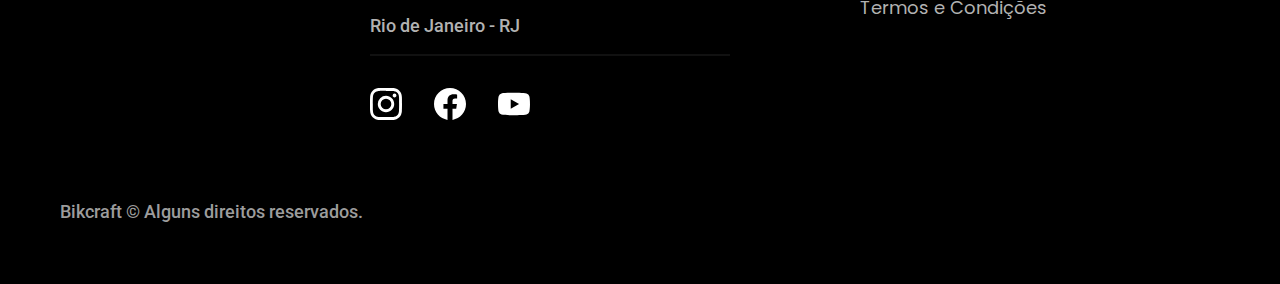
==== commit 7a44b3a1: "criação da pagina de contato" ====
--- a/index.html
+++ b/index.html
@@ -170,9 +170,6 @@
           <a href="./">
             <img src="./img/redes/youtube.svg" alt="YouTube">
           </a>
-          <a href="./">
-            <img src="./img/redes/instagram.svg" alt="">
-          </a>
         </div>
       </div>
       <div class="footer-informacoes">
--- a/css/style.css
+++ b/css/style.css
@@ -7,6 +7,7 @@
 
 /* Utilidades */
 @import "./utilidades/componentes.css";
+@import "./utilidades/formulario.css";
 
 /* Home */
 @import "./home/introducao.css";
@@ -28,4 +29,8 @@
 @import "./seguros/perguntas.css";
 
 /* Termos */
+@import "./contato/contato.css";
+@import "./contato/lojas.css";
+
+/* Termos */
 @import "./termos/termos.css";
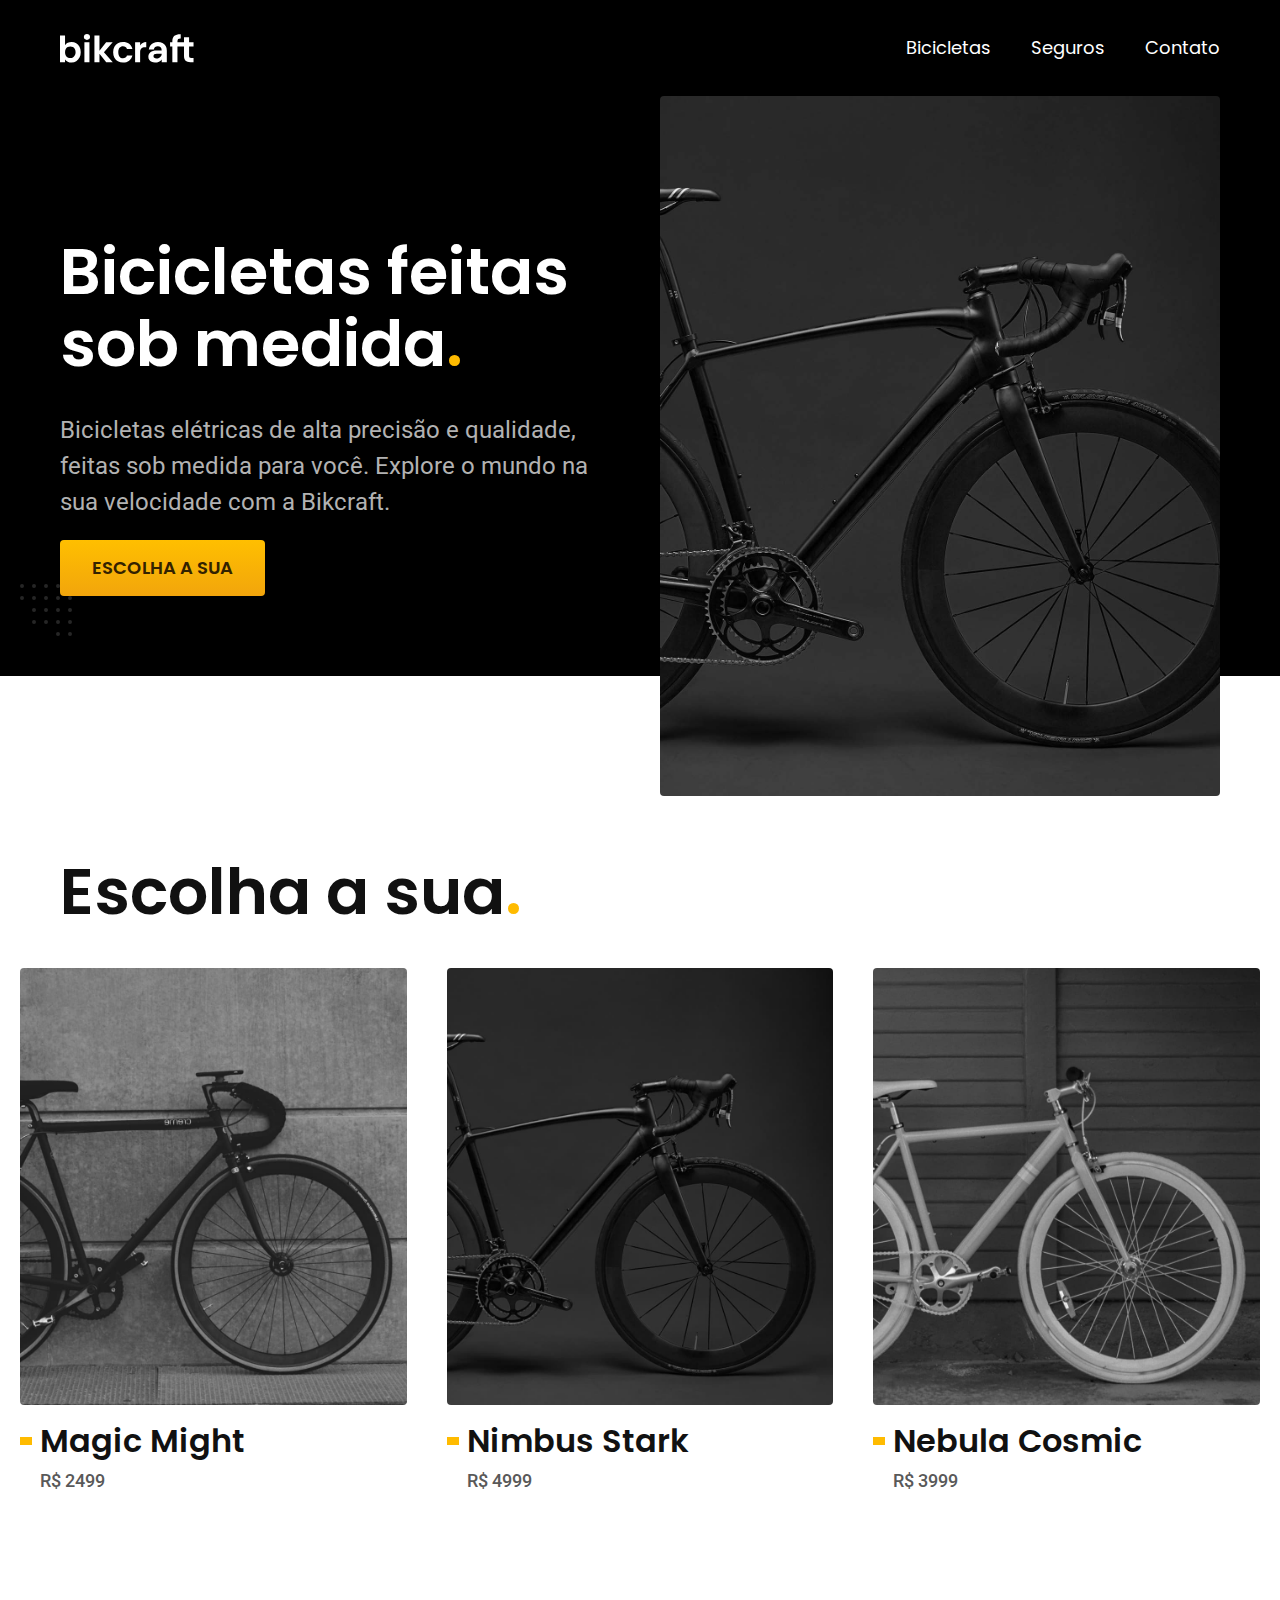
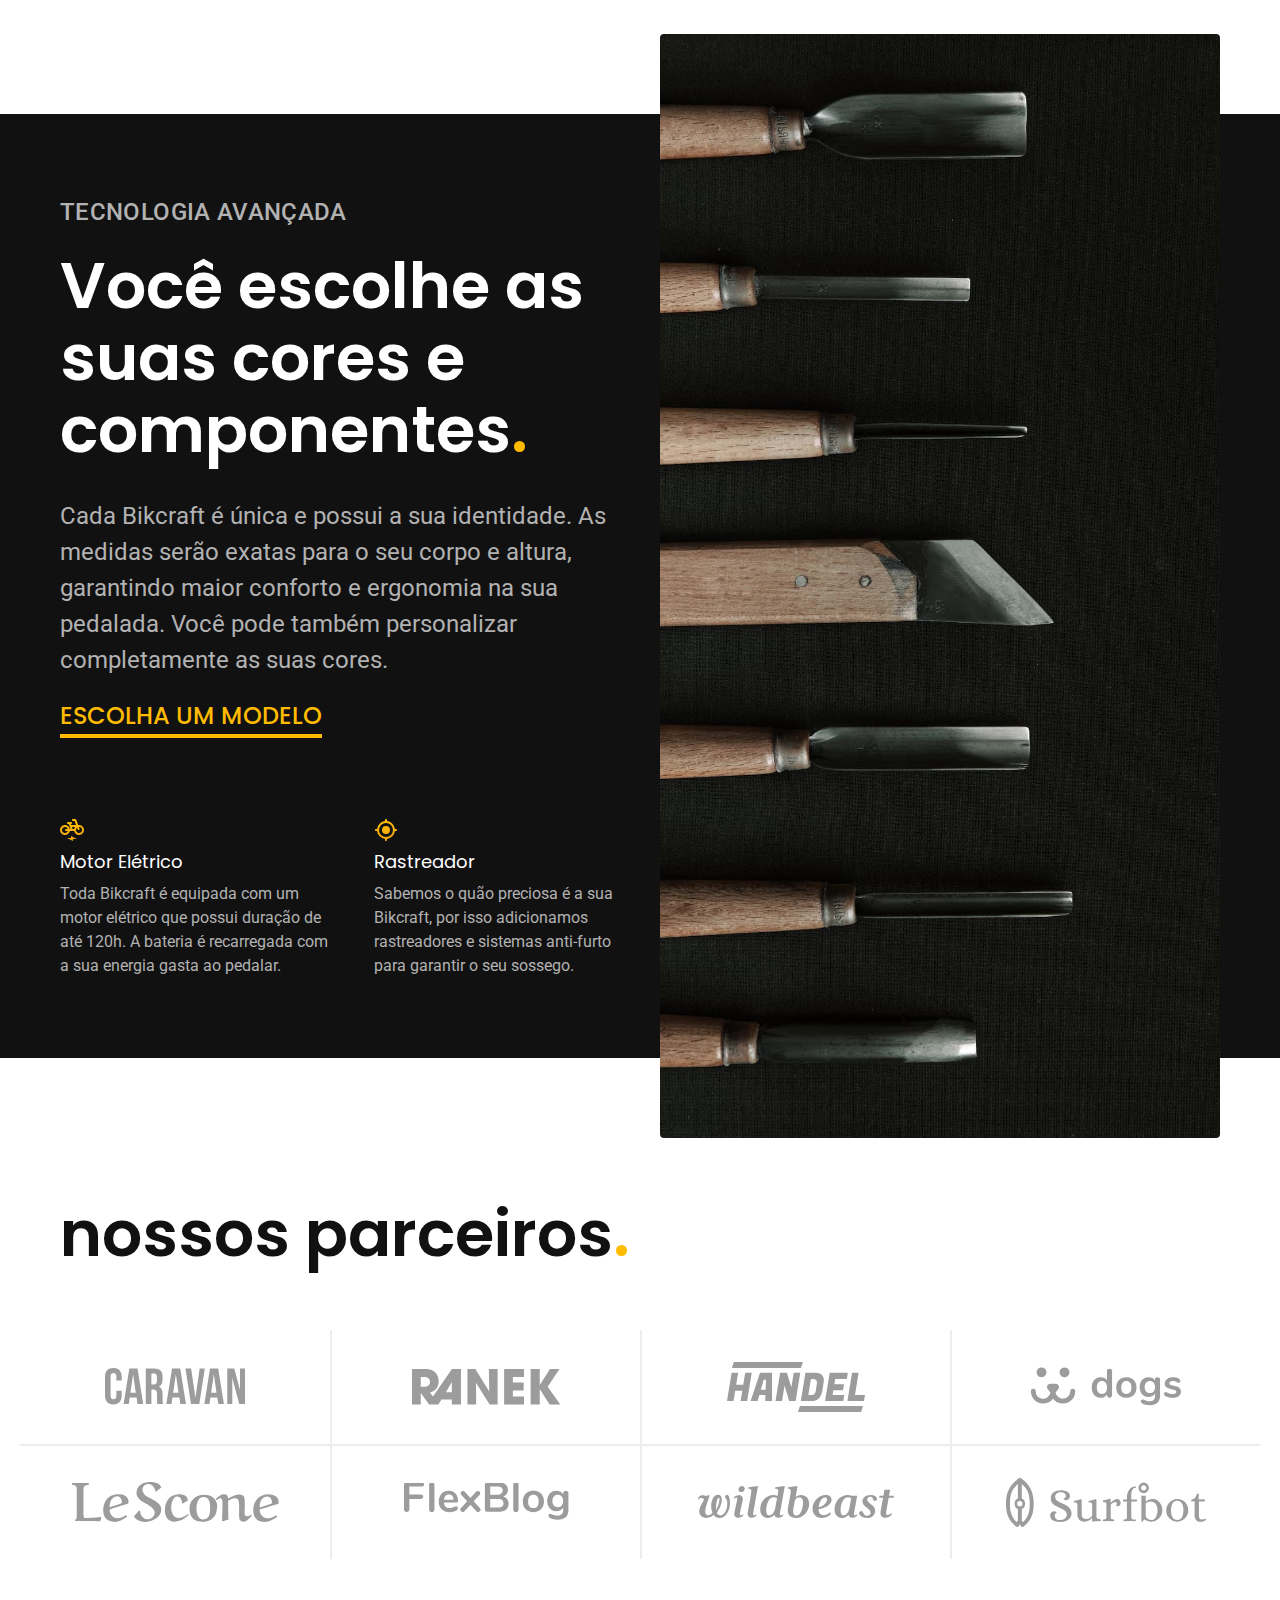
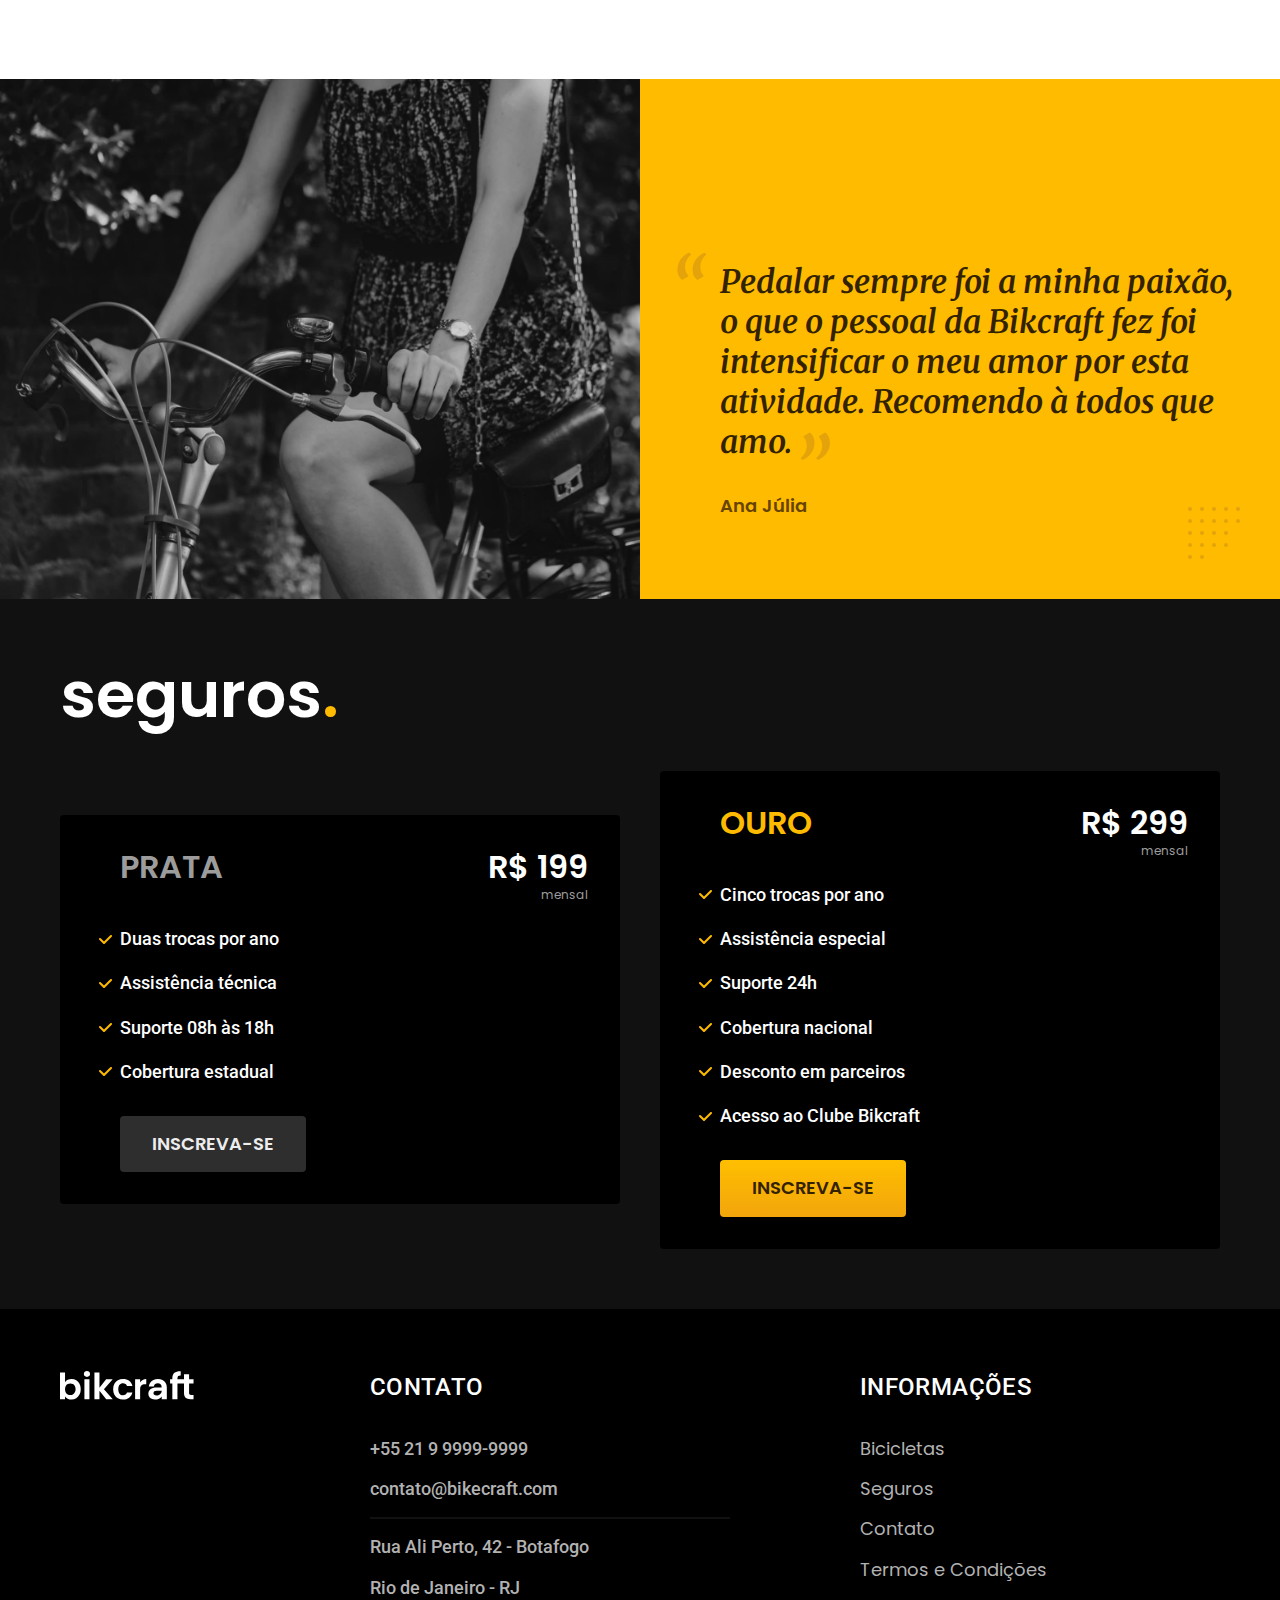
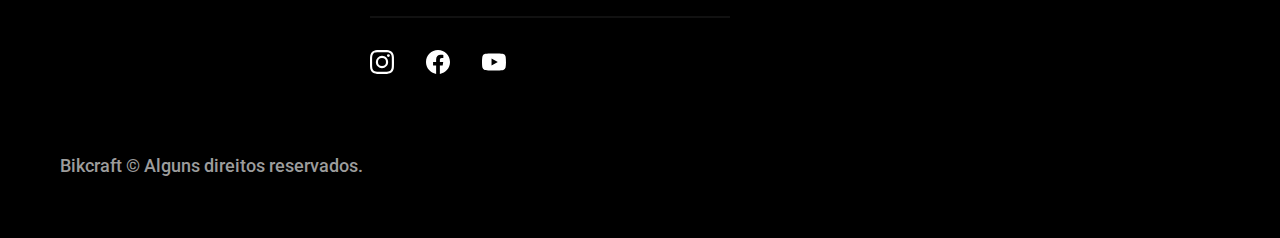
==== commit 1a00546e: "adicionar os tamanhos das imagens no html" ====
--- a/index.html
+++ b/index.html
@@ -4,6 +4,7 @@
 <head>
   <meta charset="UTF-8">
   <meta name="viewport" content="width=device-width, initial-scale=1.0">
+  <link rel="preload" href="./css/style.css" as="style">
   <link rel="stylesheet" href="./css/style.css">
   <link rel="preconnect" href="https://fonts.googleapis.com">
   <link rel="preconnect" href="https://fonts.gstatic.com" crossorigin>
@@ -15,7 +16,7 @@
 <body>
   <header class="header-bg">
     <div class="container header">
-      <a href="./index.html"><img src="./img/bikcraft.svg" alt="Bikecraft"></a>
+      <a href="./index.html"><img src="./img/bikcraft.svg" width="136" height="32" alt="Bikecraft"></a>
       <nav aria-label="primaria">
         <ul class="header-menu font-1-m cor-0">
           <li><a href="./bicicletas.html">Bicicletas</a></li>
@@ -33,9 +34,10 @@
         <p class="font-2-l cor-5">Bicicletas elétricas de alta precisão e qualidade, feitas sob medida para você. Explore o mundo na sua velocidade com a Bikcraft.</p>
         <a href="./bicicletas.html" class="botao">Escolha a sua</a>
       </div>
-      <div>
-        <img src="./img/fotos/introducao.jpg" alt="Bicicleta eletrica preta.">
-      </div>
+      <picture>
+        <source media="(max-width: 800px)" srcset="./img/bicicletas/nimbus.jpg">
+        <img src="./img/fotos/introducao.jpg" width="1280" height="1600" alt="Bicicleta eletrica preta.">
+      </picture>
     </div>
 
   </main>
@@ -45,21 +47,21 @@
     <ul>
       <li>
         <a href="./bicicletas/magic.html">
-          <img src="./img/bicicletas/magic-home.jpg" alt="Bicicleta preta">
+          <img src="./img/bicicletas/magic-home.jpg" width="920" height="1040" alt="Bicicleta preta">
           <h3 class="font-1-xl">Magic Might</h3>
           <span class="font-2-m cor-8">R$ 2499</span>
         </a>
       </li>
       <li>
         <a href="./bicicletas/nimbus.html">
-          <img src="./img/bicicletas/nimbus-home.jpg" alt="Bicicleta preta">
+          <img src="./img/bicicletas/nimbus-home.jpg" width="920" height="1040" alt="Bicicleta preta">
           <h3 class="font-1-xl">Nimbus Stark</h3>
           <span class="font-2-m cor-8">R$ 4999</span>
         </a>
       </li>
       <li>
         <a href="./bicicletas/nebula.html">
-          <img src="./img/bicicletas/nebula-home.jpg" alt="Bicicleta preta">
+          <img src="./img/bicicletas/nebula-home.jpg" width="920" height="1040" alt="Bicicleta preta">
           <h3 class="font-1-xl">Nebula Cosmic</h3>
           <span class="font-2-m cor-8">R$ 3999</span>
         </a>
@@ -75,19 +77,19 @@
         <a class="link" href="./bicicletas.html">Escolha um modelo</a>
         <div class="tecnologia-vantagens">
           <div>
-            <img src="./img/icones/eletrica.svg" alt="">
+            <img src="./img/icones/eletrica.svg" width="24" height="24" alt="">
             <h3 class="font-1-m cor-0">Motor Elétrico</h3>
             <p class="font-2-s cor-5">Toda Bikcraft é equipada com um motor elétrico que possui duração de até 120h. A bateria é recarregada com a sua energia gasta ao pedalar.</p>
           </div>
           <div>
-            <img src="./img/icones/rastreador.svg" alt="">
+            <img src="./img/icones/rastreador.svg" width="24" height="24" alt="">
             <h3 class="font-1-m cor-0">Rastreador</h3>
             <p class="font-2-s cor-5">Sabemos o quão preciosa é a sua Bikcraft, por isso adicionamos rastreadores e sistemas anti-furto para garantir o seu sossego.</p>
           </div>
         </div>
       </div>
       <div class="tecnologia-imagem">
-        <img src="./img/fotos/tecnologia.jpg" alt="">
+        <img src="./img/fotos/tecnologia.jpg" width="1200" height="1920" alt="">
       </div>
     </div>
   </article>
@@ -96,20 +98,20 @@
     <h2 class=" container font-1-xxl">nossos parceiros<span class="cor-p1">.</span></h2>
 
     <ul>
-      <li><img src="./img/parceiros/caravan.svg" alt="caravan"></li>
-      <li><img src="./img/parceiros/ranek.svg" alt="ranek"></li>
-      <li><img src="./img/parceiros/handel.svg" alt="handel"></li>
-      <li><img src="./img/parceiros/dogs.svg" alt="dogs"></li>
-      <li><img src="./img/parceiros/lescone.svg" alt="lescone"></li>
-      <li><img src="./img/parceiros/flexblog.svg" alt="flexblog"></li>
-      <li><img src="./img/parceiros/wildbeast.svg" alt="wildbeast"></li>
-      <li><img src="./img/parceiros/surfbot.svg" alt="surfbot"></li>
+      <li><img src="./img/parceiros/caravan.svg" width="140" height="38" alt="caravan"></li>
+      <li><img src="./img/parceiros/ranek.svg" width="149" height="36" alt="ranek"></li>
+      <li><img src="./img/parceiros/handel.svg" width="138" height="50" alt="handel"></li>
+      <li><img src="./img/parceiros/dogs.svg" width="152" height="39" alt="dogs"></li>
+      <li><img src="./img/parceiros/lescone.svg" width="208" height="41" alt="lescone"></li>
+      <li><img src="./img/parceiros/flexblog.svg" width="165" height="38" alt="flexblog"></li>
+      <li><img src="./img/parceiros/wildbeast.svg" width="196" height="34" alt="wildbeast"></li>
+      <li><img src="./img/parceiros/surfbot.svg" width="200" height="49" alt="surfbot"></li>
     </ul>
   </section>
 
   <section class="depoimento" aria-label="Depoimento">
     <div>
-      <img src="./img/fotos/depoimento.jpg" alt="Pessoa pedalando uma bicicletas Bikecraft">
+      <img src="./img/fotos/depoimento.jpg" width="1560" height="1360" alt="Pessoa pedalando uma bicicletas Bikecraft">
     </div>
     <div class="depoimento-conteudo">
       <blockquote class="font-1-xl cor-p5">
@@ -151,7 +153,7 @@
 
   <footer class="footer-bg">
     <div class="footer container">
-      <img src="./img/bikcraft.svg" alt="Bikecraft">
+      <img src="./img/bikcraft.svg" width="136" height="32" alt="Bikecraft">
       <div class="footer-contato">
         <h3 class="font-2-l-b cor-0">Contato</h3>
         <ul class="font-2-m cor-5">
@@ -162,13 +164,13 @@
         </ul>
         <div class="footer-redes">
           <a href="./">
-            <img src="./img/redes/instagram.svg" alt="Instagram">
+            <img src="./img/redes/instagram.svg" width="24" height="24" alt="Instagram">
           </a>
           <a href="./">
-            <img src="./img/redes/facebook.svg" alt="Facebook">
+            <img src="./img/redes/facebook.svg" width="24" height="24" alt="Facebook">
           </a>
           <a href="./">
-            <img src="./img/redes/youtube.svg" alt="YouTube">
+            <img src="./img/redes/youtube.svg" width="24" height="24" alt="YouTube">
           </a>
         </div>
       </div>
--- a/css/style.css
+++ b/css/style.css
@@ -28,9 +28,12 @@
 @import "./seguros/vantagens.css";
 @import "./seguros/perguntas.css";
 
-/* Termos */
+/* Contato */
 @import "./contato/contato.css";
 @import "./contato/lojas.css";
 
+/* Orçamento */
+@import "./orcamento/orcamento.css";
+
 /* Termos */
 @import "./termos/termos.css";
--- a/css/style.css
+++ b/css/style.css
@@ -28,9 +28,12 @@
 @import "./seguros/vantagens.css";
 @import "./seguros/perguntas.css";
 
-/* Termos */
+/* Contato */
 @import "./contato/contato.css";
 @import "./contato/lojas.css";
 
+/* Orçamento */
+@import "./orcamento/orcamento.css";
+
 /* Termos */
 @import "./termos/termos.css";
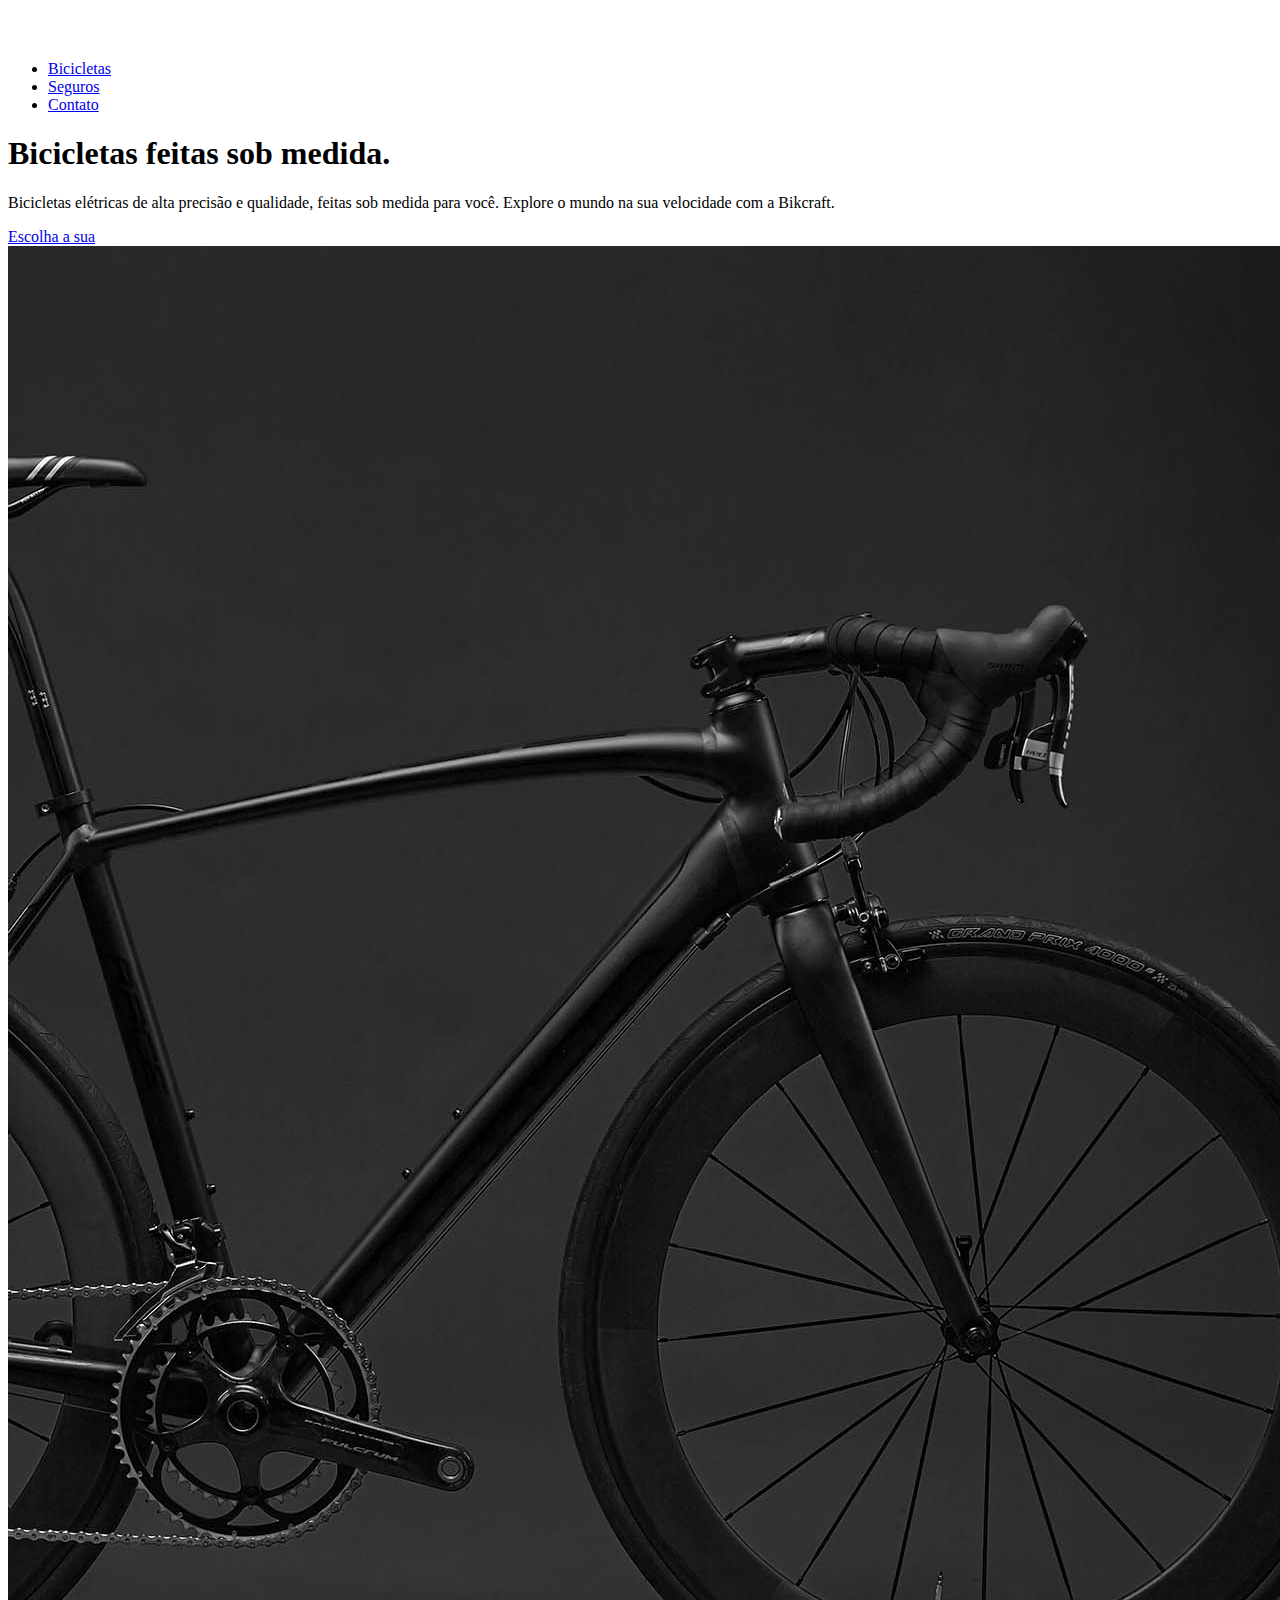
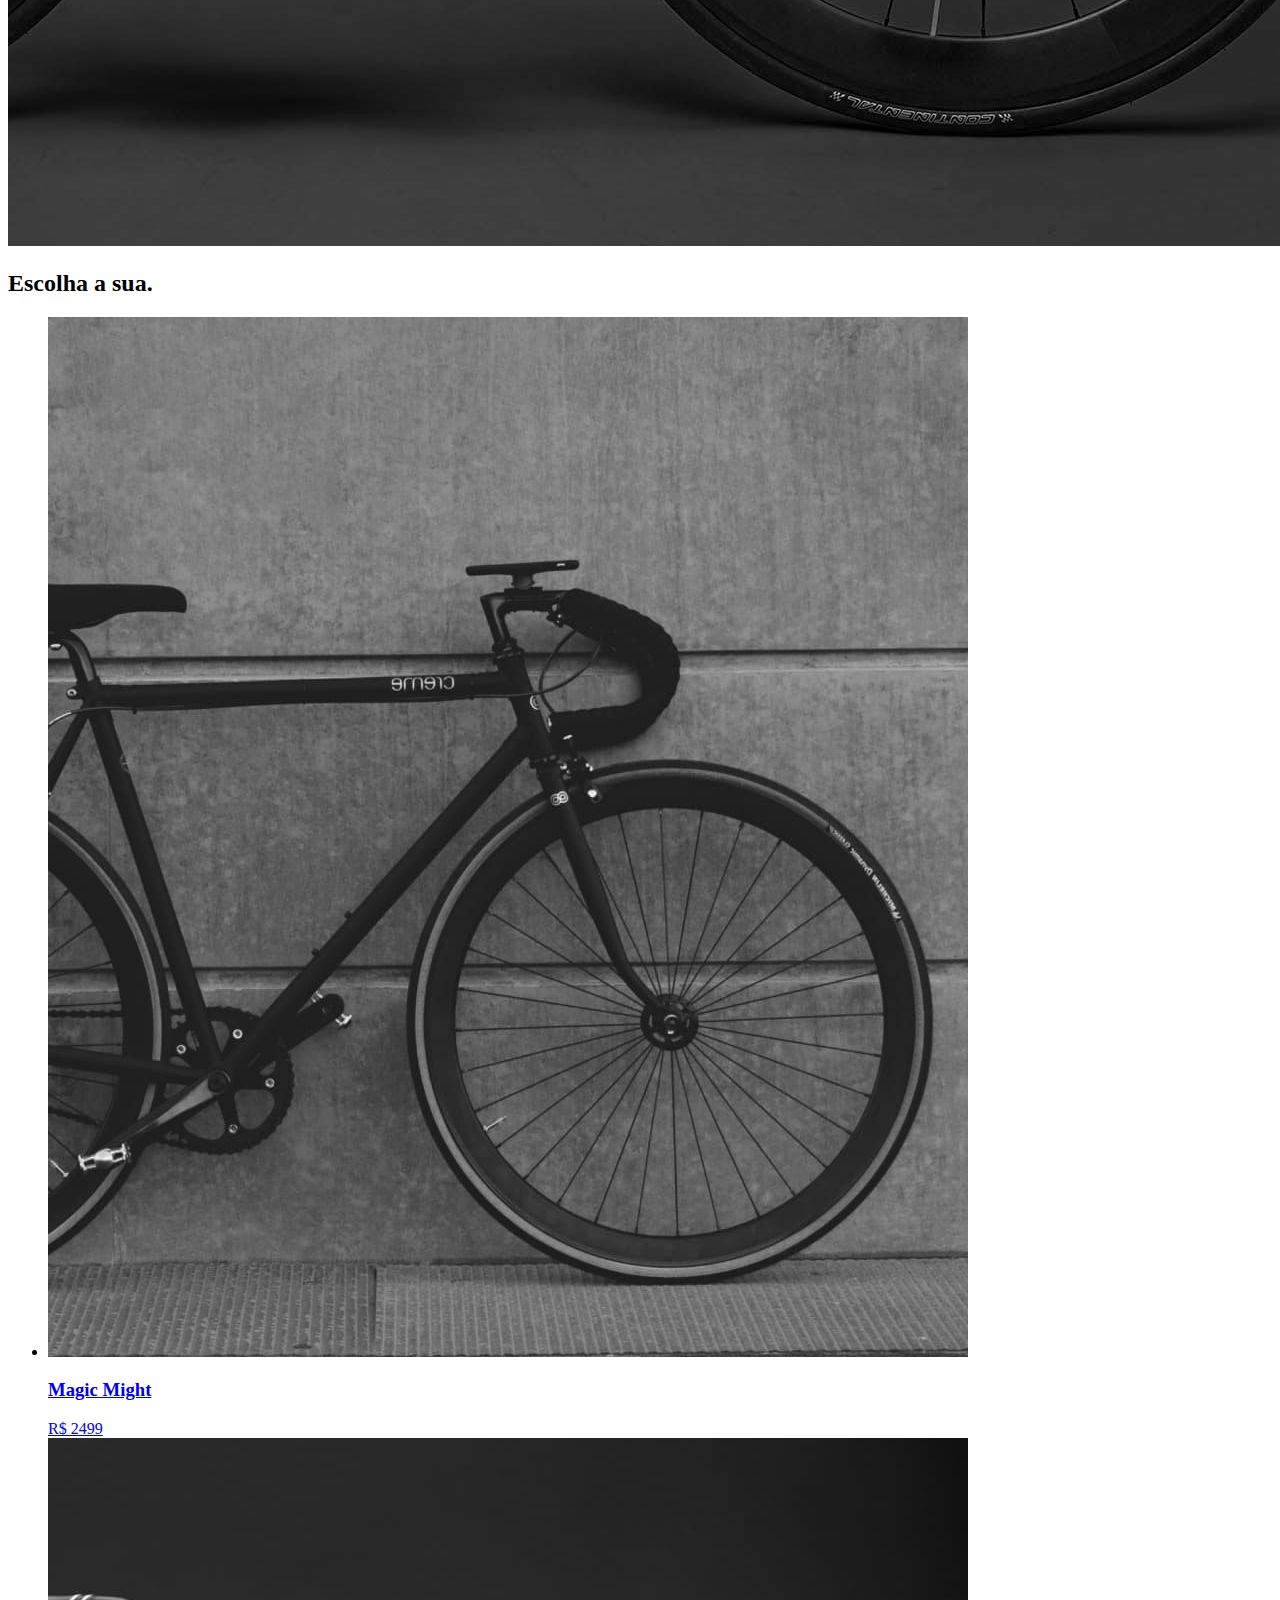
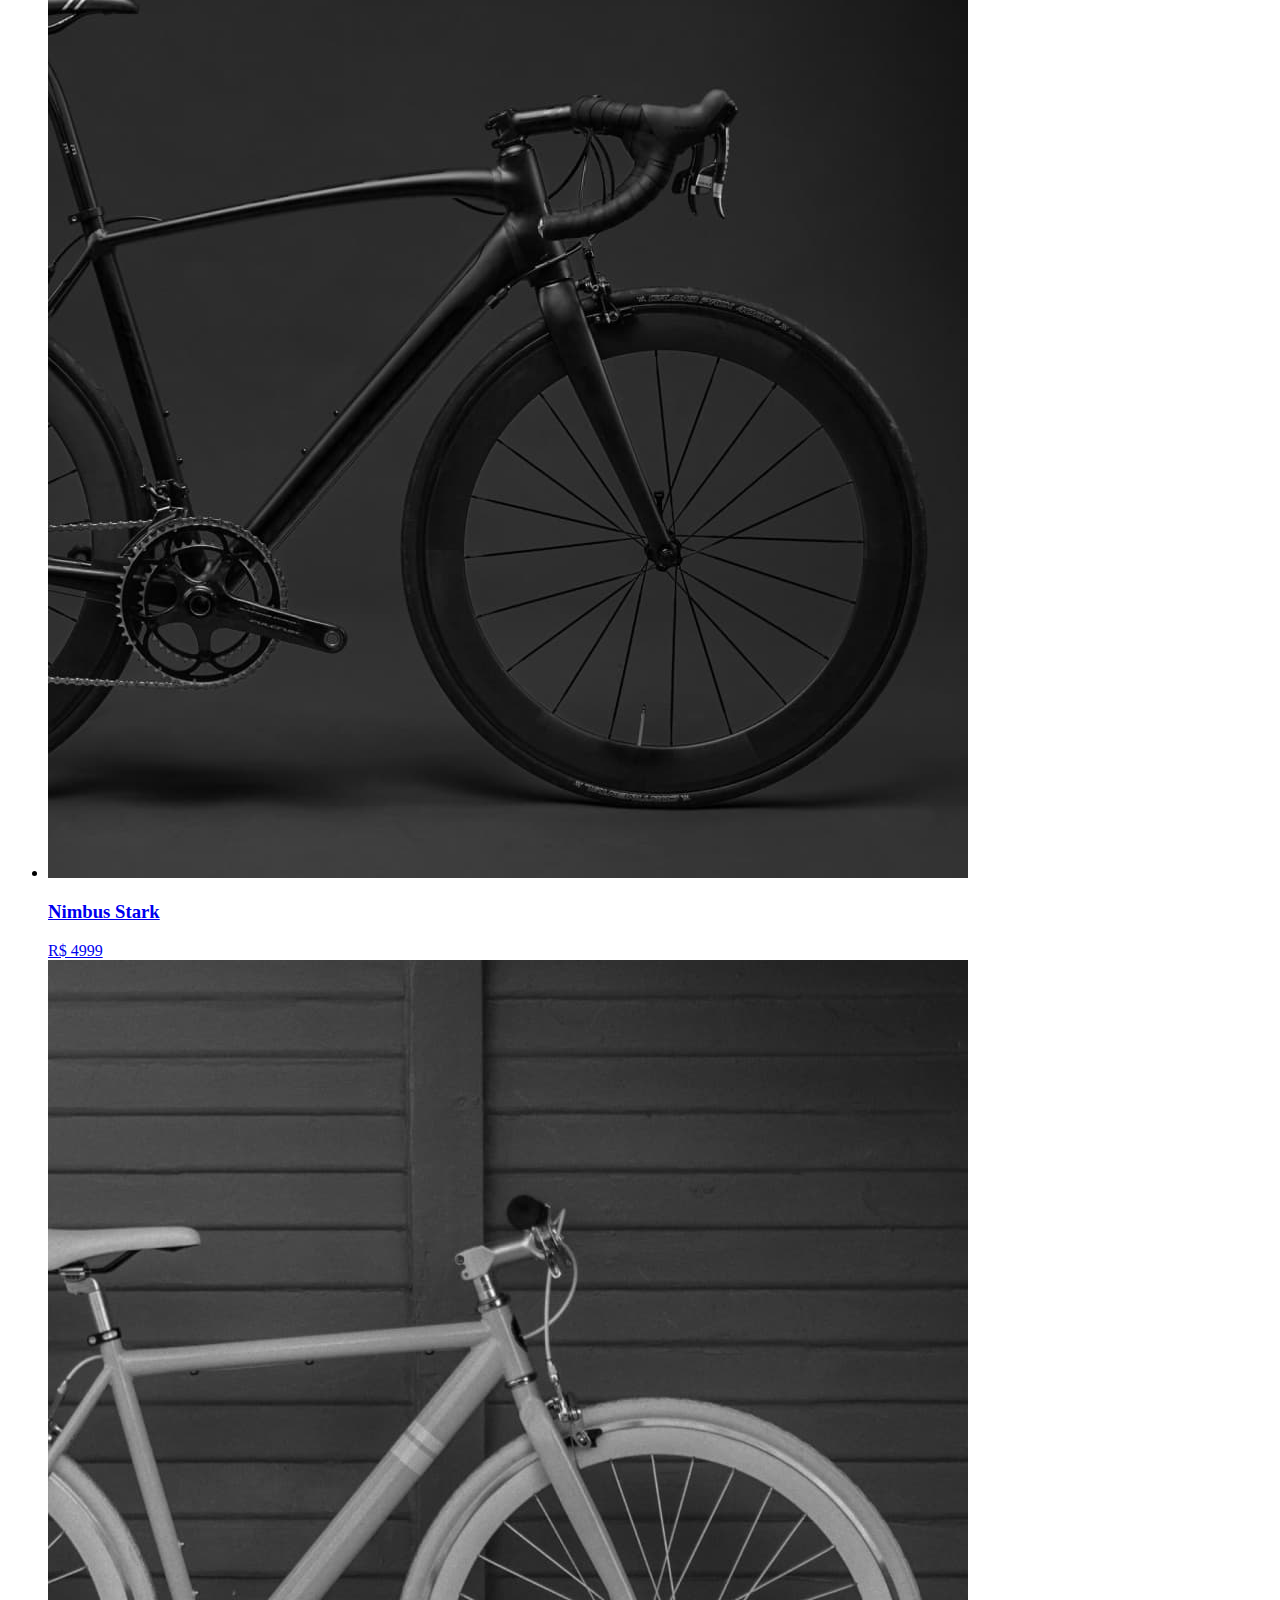
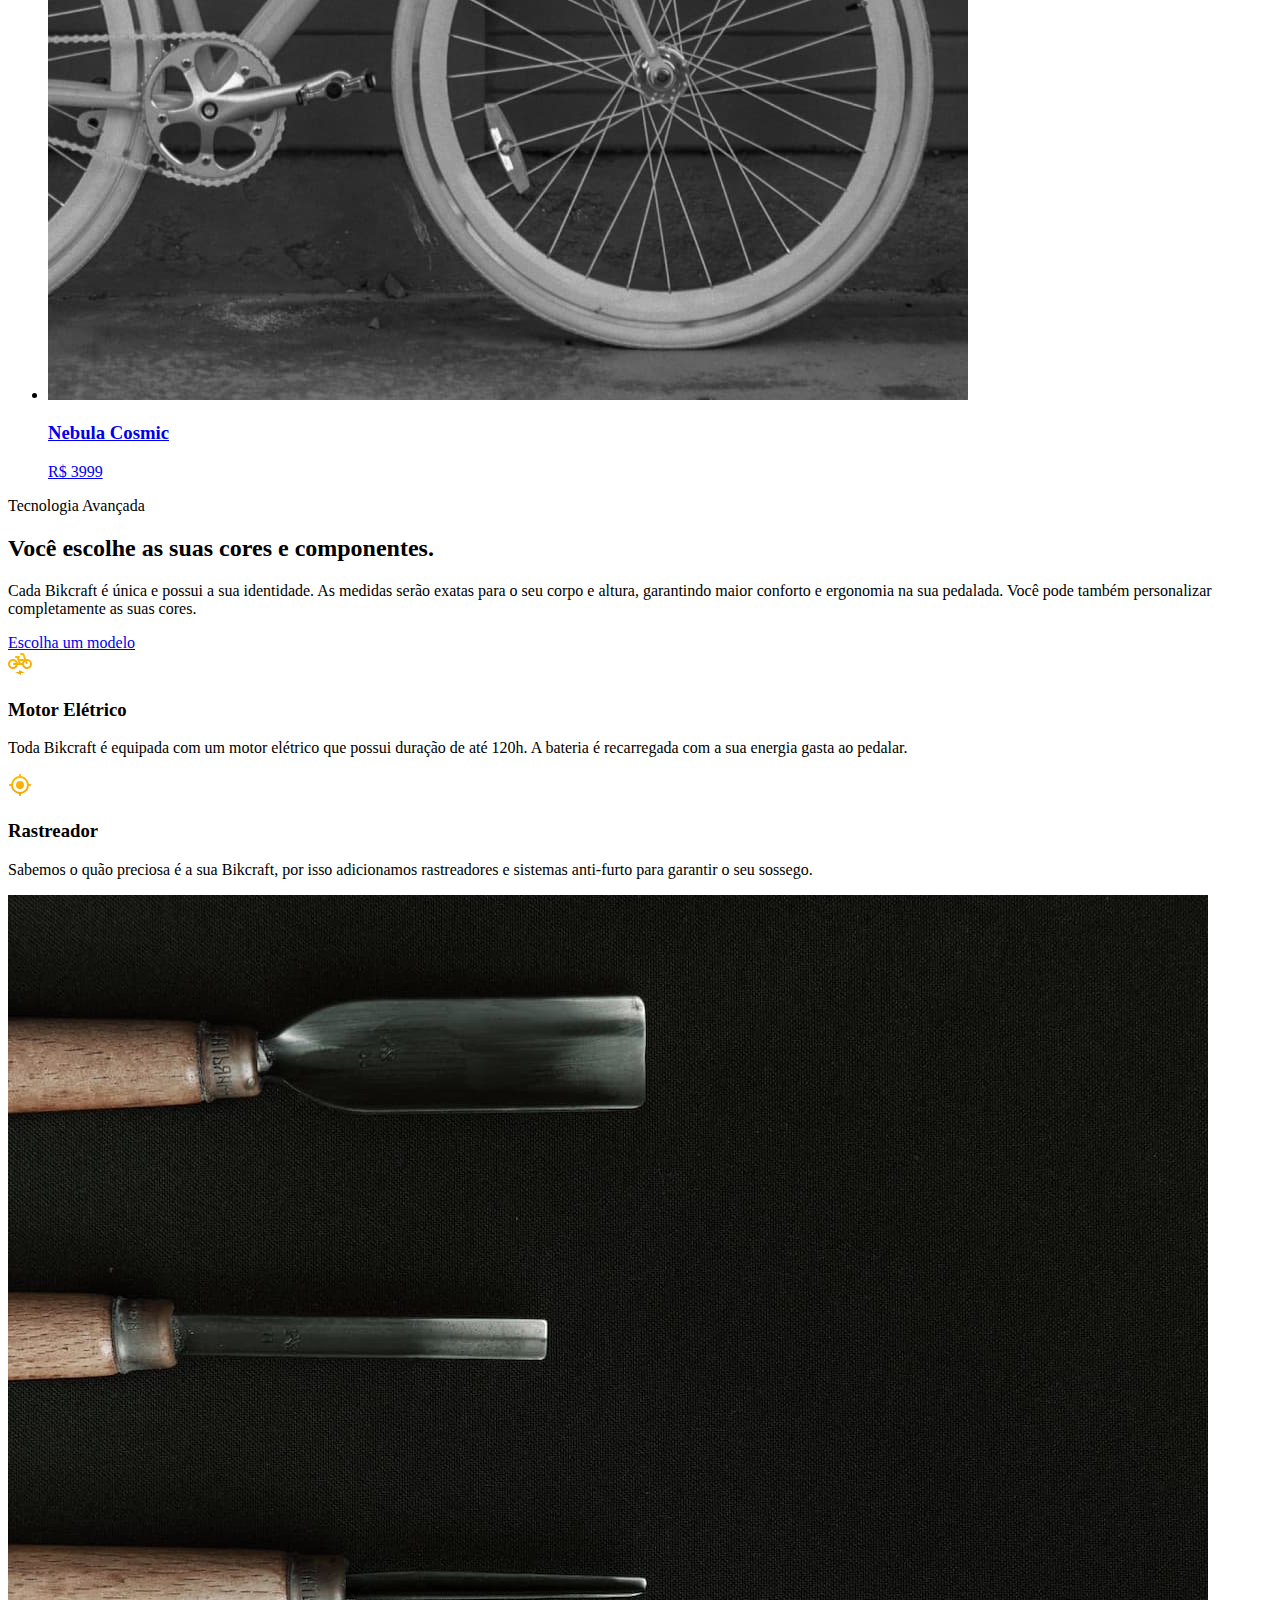
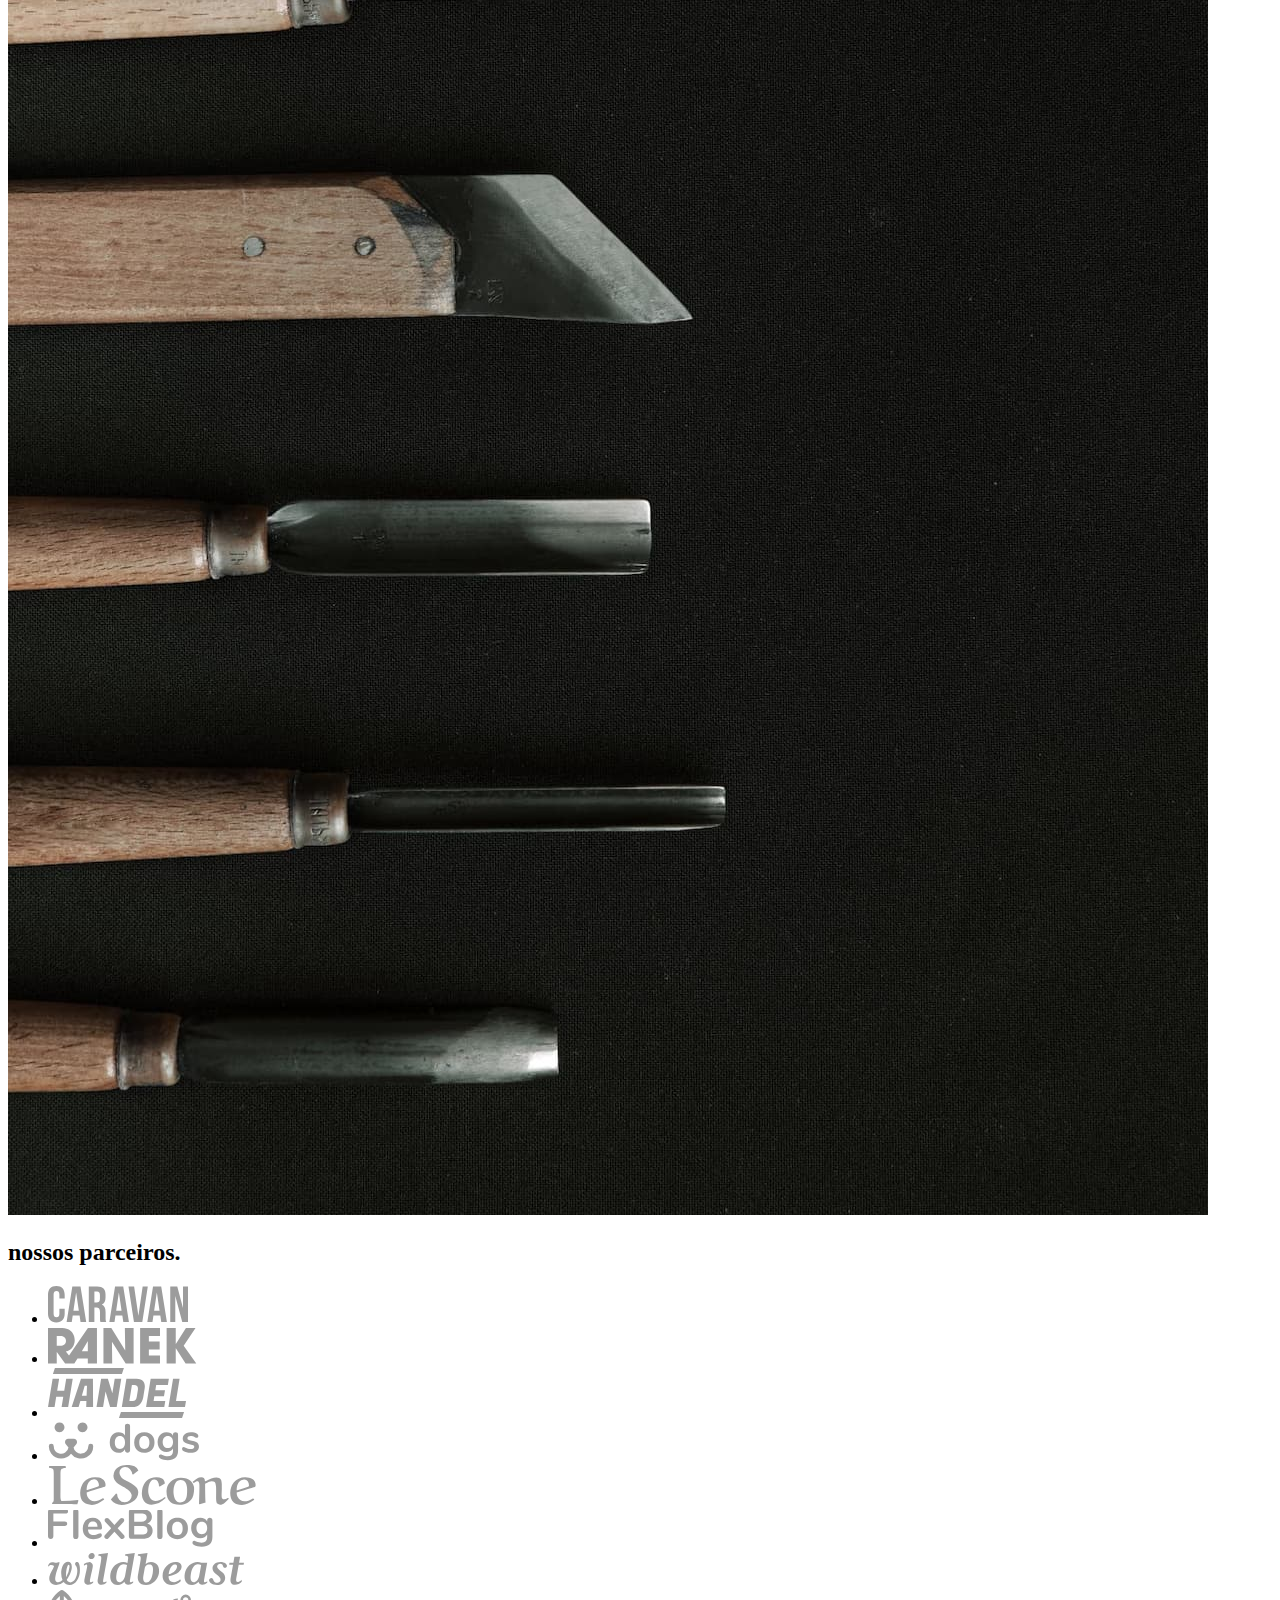
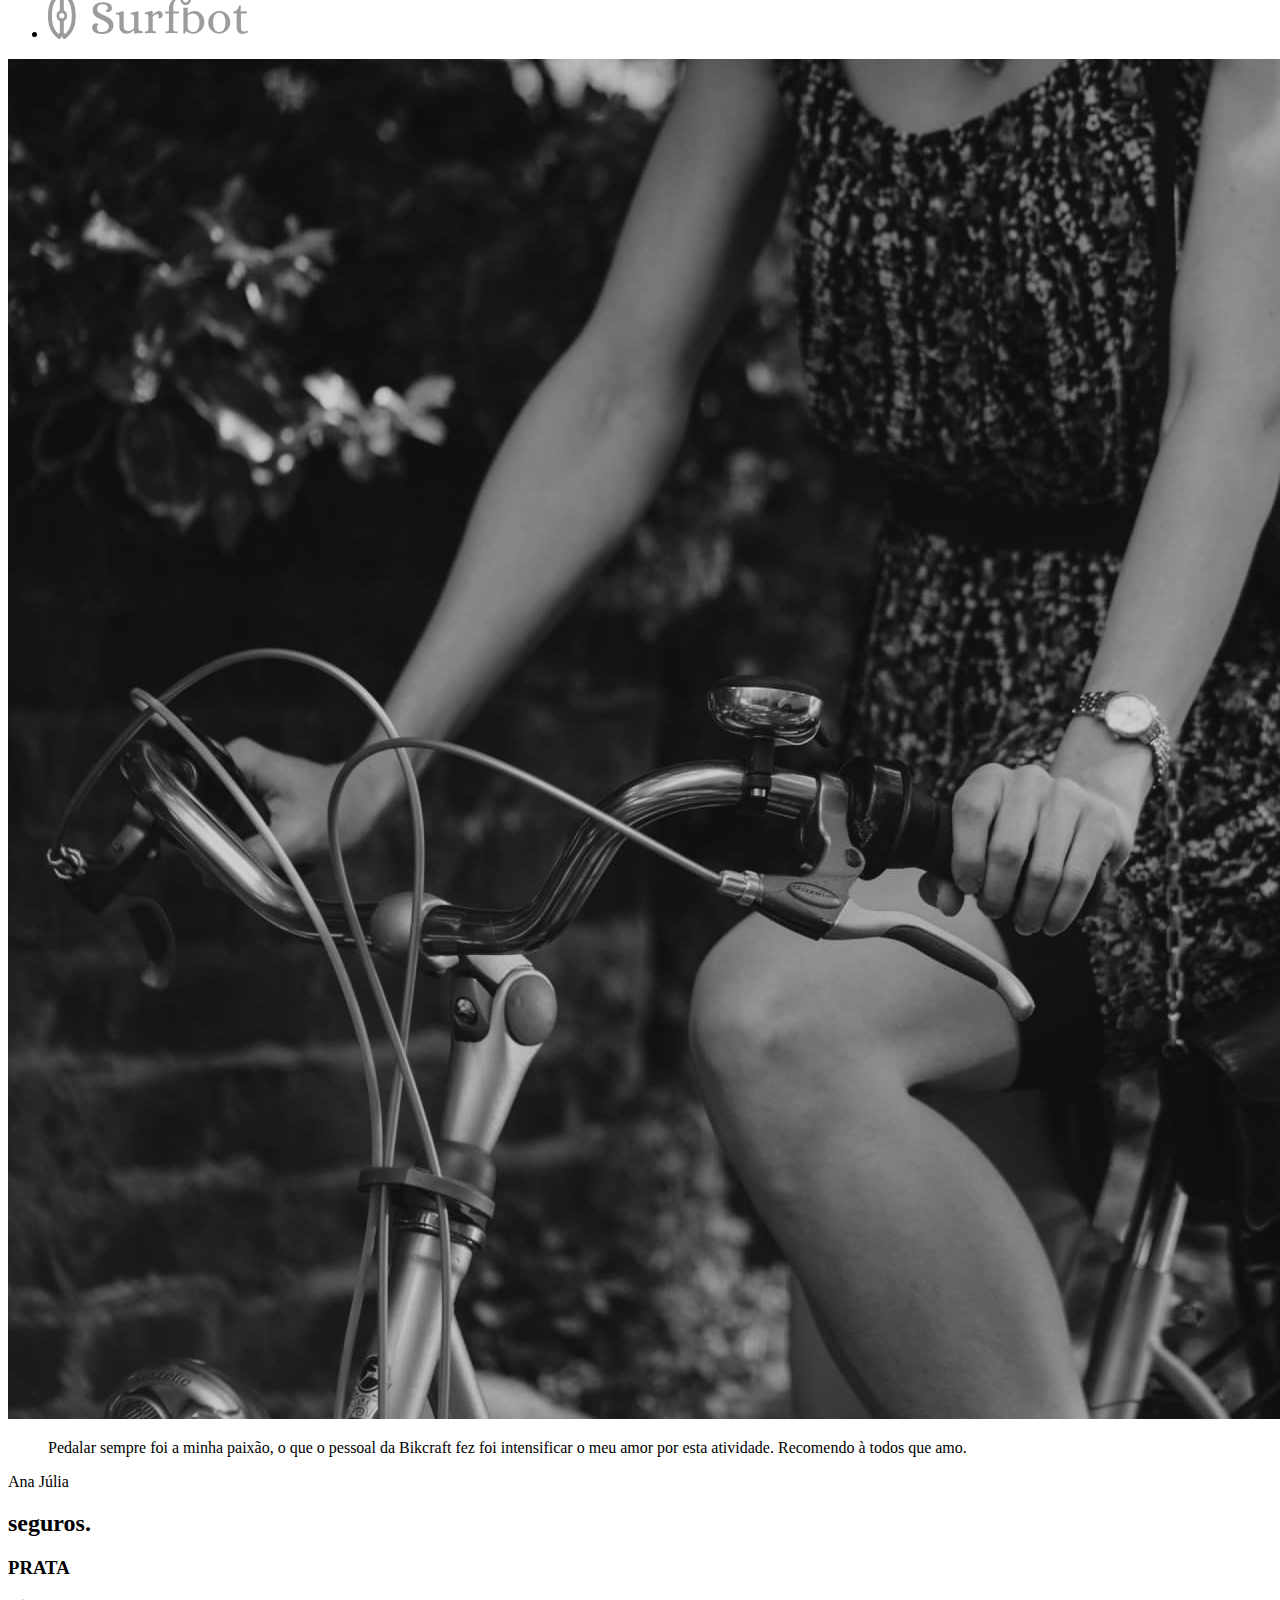
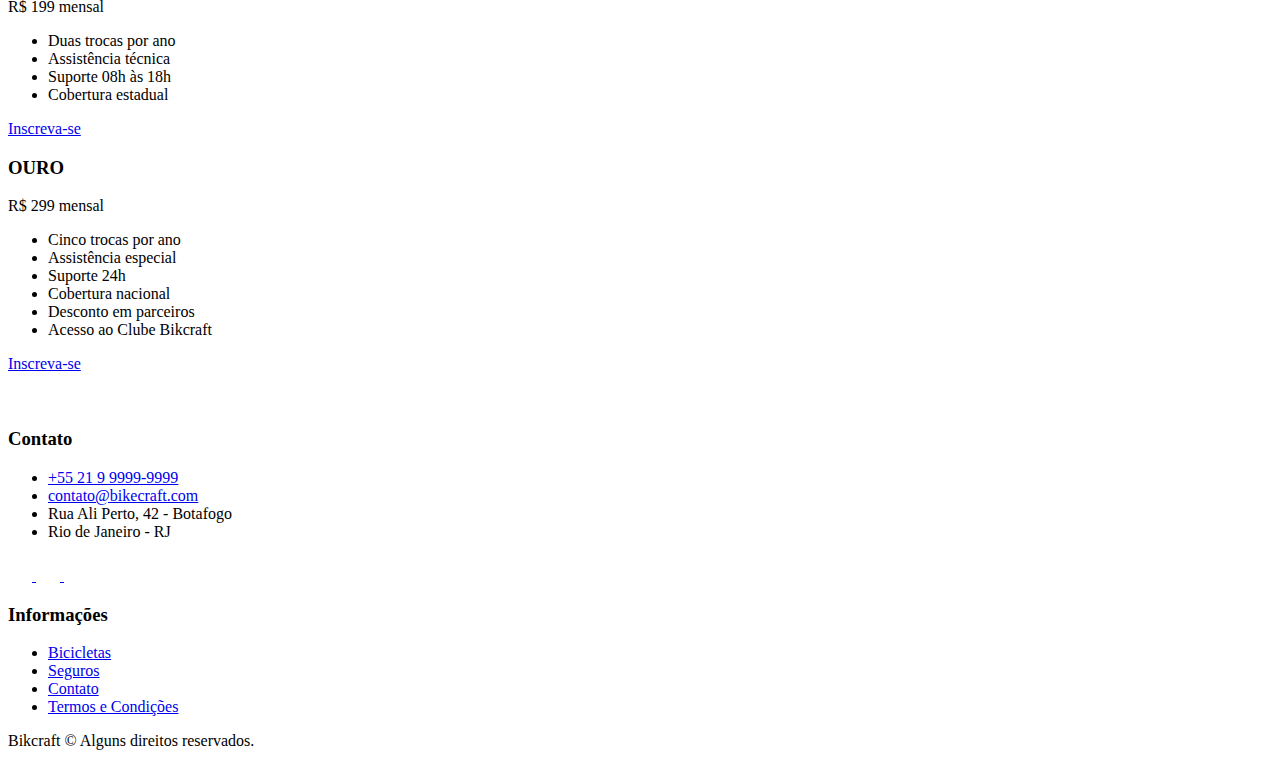
==== commit fd3a165d: "mudança de link para css otimizado" ====
--- a/index.html
+++ b/index.html
@@ -4,13 +4,17 @@
 <head>
   <meta charset="UTF-8">
   <meta name="viewport" content="width=device-width, initial-scale=1.0">
-  <link rel="preload" href="./css/style.css" as="style">
-  <link rel="stylesheet" href="./css/style.css">
+  <link rel="icon" href="./favicon.svg" type="image/svg+xml">
+  <link rel="preload" href="./css/style.min.css" as="style">
+  <link rel="stylesheet" href="./css/style.min.css">
   <link rel="preconnect" href="https://fonts.googleapis.com">
   <link rel="preconnect" href="https://fonts.gstatic.com" crossorigin>
   <link href="https://fonts.googleapis.com/css2?family=Merriweather:ital,wght@1,900&family=Poppins:wght@400;600&family=Roboto:wght@100..900&display=swap" rel="stylesheet">
   <title>Bikecraft - Bicicletas Elétricas</title>
   <meta name="desciption" content="Bicicletas elétricas de alta precisão e qualidade, feitas sob medidas para o cliente. Explore o mundo na sua velocidade com a Bikecraft">
+  <script>
+    document.documentElement.classList.add('js')
+  </script>
 </head>
 
 <body>
@@ -27,14 +31,14 @@
     </div>
   </header>
 
-  <main class="introducao-bg">
+  <main class="introducao-bg ">
     <div class="container introducao">
       <div class="introducao-conteudo">
-        <h1 class="font-1-xxl cor-0">Bicicletas feitas sob medida<span class="cor-p1">.</span></h1>
-        <p class="font-2-l cor-5">Bicicletas elétricas de alta precisão e qualidade, feitas sob medida para você. Explore o mundo na sua velocidade com a Bikcraft.</p>
-        <a href="./bicicletas.html" class="botao">Escolha a sua</a>
+        <h1 class="font-1-xxl cor-0 fadeInDown" data-anime="200">Bicicletas feitas sob medida<span class="cor-p1">.</span></h1>
+        <p class="font-2-l cor-5" data-anime="400">Bicicletas elétricas de alta precisão e qualidade, feitas sob medida para você. Explore o mundo na sua velocidade com a Bikcraft.</p>
+        <a href="./bicicletas.html" class="botao fadeInDown" data-anime="600">Escolha a sua</a>
       </div>
-      <picture>
+      <picture data-anime="800" class="fadeInDown">
         <source media="(max-width: 800px)" srcset="./img/bicicletas/nimbus.jpg">
         <img src="./img/fotos/introducao.jpg" width="1280" height="1600" alt="Bicicleta eletrica preta.">
       </picture>
@@ -188,6 +192,8 @@
       <p class="footer-copy font-2-m cor-6">Bikcraft © Alguns direitos reservados.</p>
     </div>
   </footer>
+  <script src="./js/plugins/simple-anime.js"></script>
+  <script src="./js/script.js"></script>
 </body>
 
 </html>